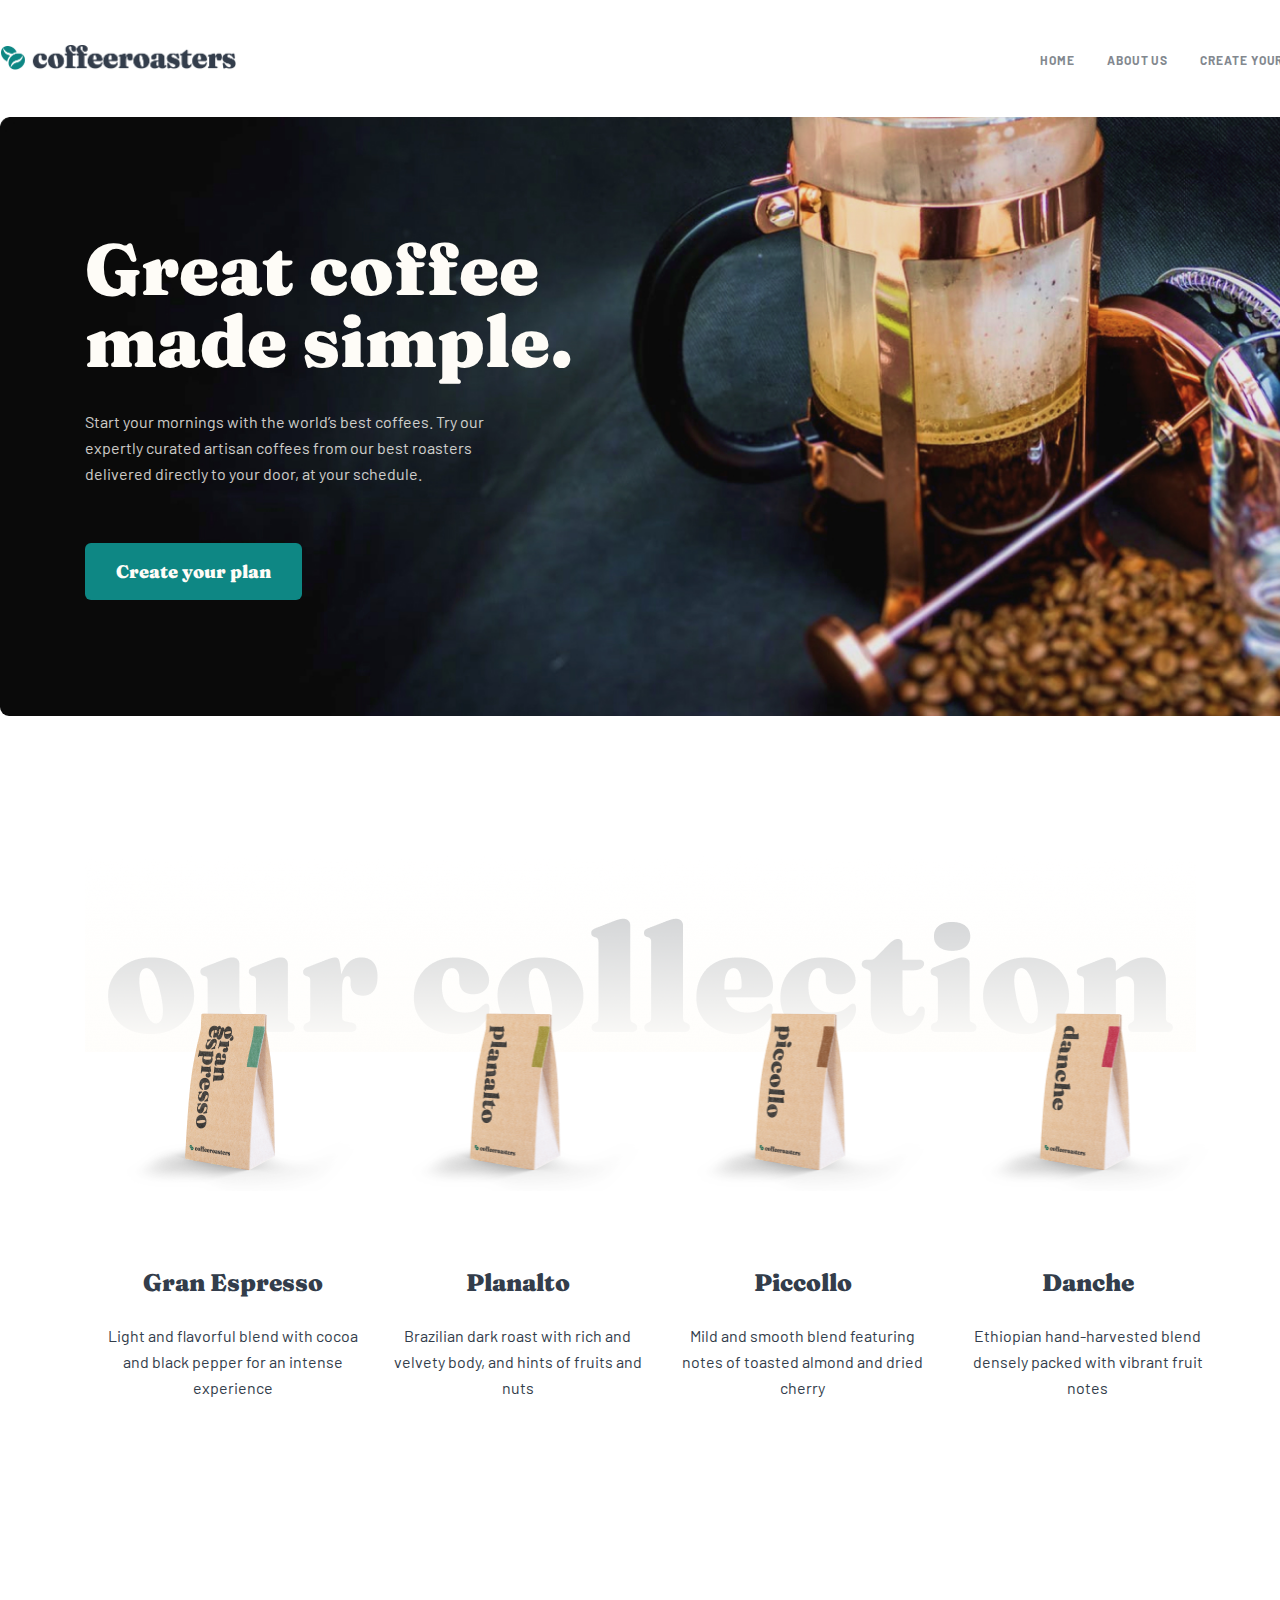
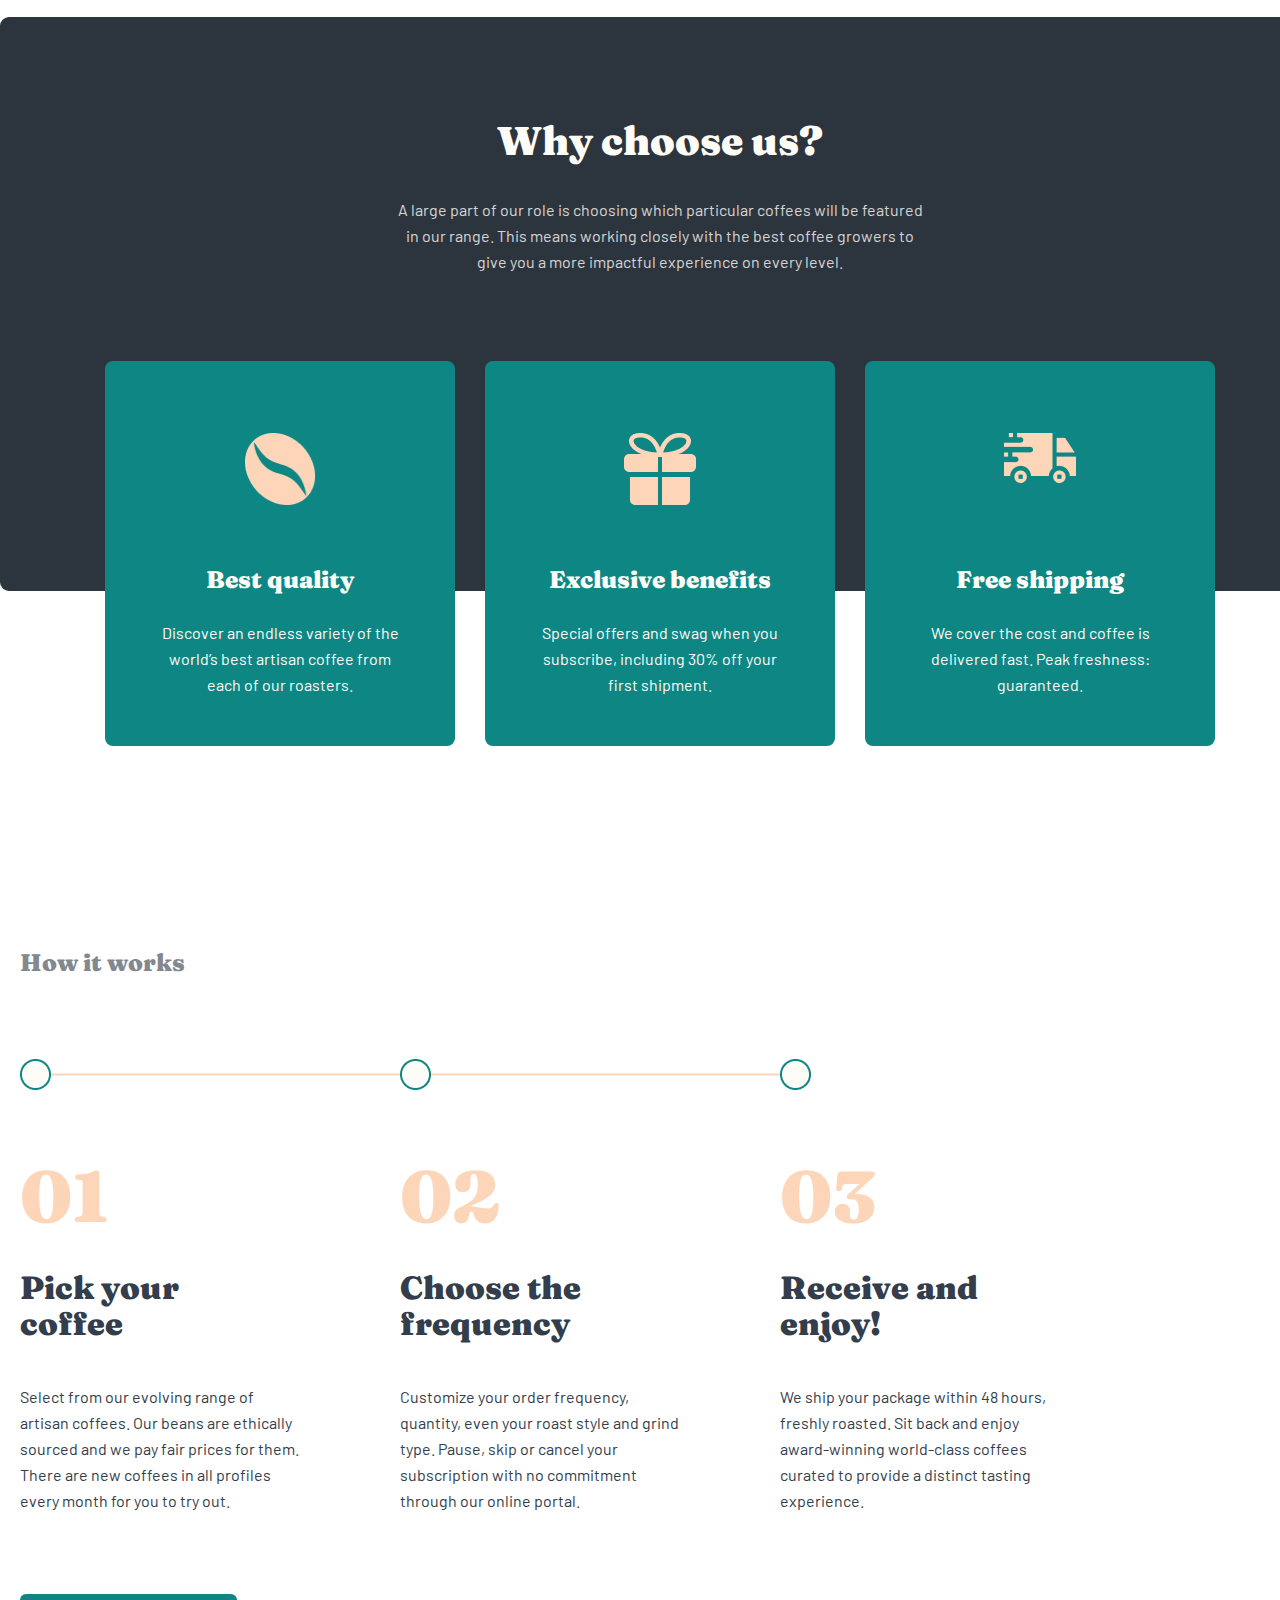
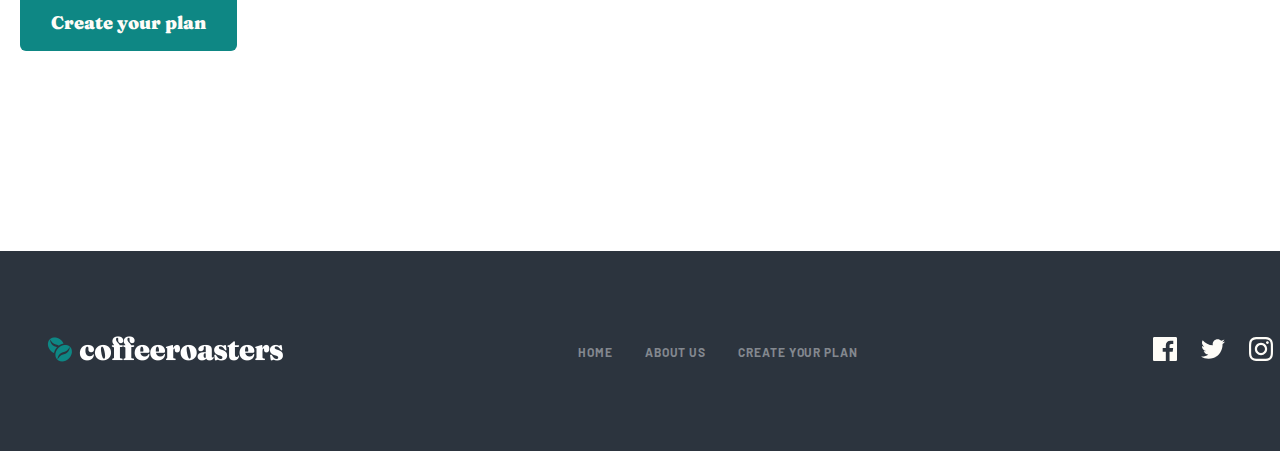
==== index.html @ ae04e14c "Add working and footer section" ====
<!DOCTYPE html>
<html lang="en">
<head>
  <meta charset="UTF-8">
  <meta http-equiv="X-UA-Compatible" content="IE=edge">
  <meta name="viewport" content="width=device-width, initial-scale=1.0">
  <link rel="stylesheet" href="./css/normalize.css">
  <link rel="stylesheet" href="./css/main.css">
  <title>Coffeeroasters</title>
</head>
<body>

  <!-- !  HEADER   -->
  <header class="header">
    <div class="container header-container">

      <a href="#" class="logo-link">
        <img src="./image/foffeeroasters-logo.png" width="236" height="26" alt="coffeeroasters logo image" class="logo-img">
      </a>

      <nav class="site-nav">
        <ul class="site-nav-list">

          <li class="site-nav-item">
            <a class="site-nav-link" href="#">HOME</a>
          </li>

          <li class="site-nav-item">
            <a class="site-nav-link" href="#">ABOUT US</a>
          </li>

          <li class="site-nav-item">
            <a class="site-nav-link" href="#">CREATE YOUR PLAN</a>
          </li>

        </ul>
      </nav>

    </div> 
  </header>


  <!-- !  MAIN   -->
  <main class="main">

    <!-- !  HERO   -->
    <section class="hero">
      <div class="container hero-container">

        <h1 class="hero-heading">Great coffee made simple.</h1>

        <p class="hero-desc">Start your mornings with the world’s best coffees. Try our expertly curated artisan coffees from our best roasters delivered directly to your door, at your schedule.</p>

        <button class="site-btn hero-btn">Create your plan</button>


      </div>
    </section>


    <!-- !  COLLECTION   -->
    <section class="collection">
      <div class="container collection-container">

        <ul class="collection-list">

          <li class="collection-item">

            <img class="collection-img" src="./image/espresso.png" width="255" height="193" alt="espress coffee package">
            <h3 class="collection-heading">Gran Espresso</h3>
            <p class="collection-desc">Light and flavorful blend with cocoa and black pepper for an intense experience</p>

          </li>

          <li class="collection-item">

            <img class="collection-img" src="./image/planalto-coffee.png" width="255" height="193" alt="Planalto coffee package">
            <h3 class="collection-heading">Planalto</h3>
            <p class="collection-desc">Brazilian dark roast with rich and velvety body, and hints of fruits and nuts</p>

          </li>

          <li class="collection-item">

            <img class="collection-img" src="./image/piccollo-coffee.png" width="255" height="193" alt="Piccollo coffee package">
            <h3 class="collection-heading">Piccollo</h3>
            <p class="collection-desc">Mild and smooth blend featuring notes of toasted almond and dried cherry</p>

          </li>

          <li class="collection-item">

            <img class="collection-img" src="./image/danche-cofffee.png" width="255" height="193" alt="Danche coffee package">
            <h3 class="collection-heading">Danche</h3>
            <p class="collection-desc">Ethiopian hand-harvested blend densely packed with vibrant fruit notes</p>

          </li>


        </ul>


      </div>
    </section>

    <!-- !  CHOOSING  -->
    <section class="choosing">
      <div class="container choosing-container">

        <h2 class="choosing-heading">Why choose us?</h2>
        <p class="choosing-desc">A large part of our role is choosing which particular coffees will be featured in our range. This means working closely with the best coffee growers to give you a more impactful experience on every level.</p>

        <ul class="choosing-list">

          <li class="choosing-item">
            <img src="./image/coffee-bean.png" width="72" height="72" alt="coffee bean">
            <h3 class="choosing-item-hesding">Best quality</h3>
            <p class="choosing-item-desc">Discover an endless variety of the world’s best artisan coffee from each of our roasters.</p>
          </li>

          <li class="choosing-item">
            <img src="./image/Combined-Shape.png" width="72" height="72" alt="Exclusive benefits">
            <h3 class="choosing-item-hesding">Exclusive benefits</h3>
            <p class="choosing-item-desc">Special offers and swag when you subscribe, including 30% off your first shipment.</p>
          </li>

          <li class="choosing-item">
            <img class="choosing-item-img" src="./image/free-shipping.png" width="72" height="50" alt="free shipping logo">
            <h3 class="choosing-item-hesding">Free shipping</h3>
            <p class="choosing-item-desc">We cover the cost and coffee is delivered fast. Peak freshness: guaranteed.</p>
          </li>

        
        </ul>

      </div>
    </section>


    <!-- !  WORKING  -->
    <section class="working">
      <div class="container working-container">

        <h2 class="working-heading">How it works</h2>

        <img src="./image/working-img.png" width="791" height="31" alt="decorative painting">

        <ol class="working-list">

          <li class="working-item">

            <strong class="working-item-number">01</strong>
            <h3 class="working-item-heading">Pick your <br> coffee</h3>
            <p class="working-item-desc">Select from our evolving range of artisan coffees. Our beans are ethically sourced and we pay fair prices for them. There are new coffees in all profiles every month for you to try out.</p>
            
          </li>

          <li class="working-item">

            <strong class="working-item-number">02</strong>
            <h3 class="working-item-heading">Choose the frequency</h3>
            <p class="working-item-desc">Customize your order frequency, quantity, even your roast style and grind type. Pause, skip or cancel your subscription with no commitment through our online portal.</p>
            
          </li>

          <li class="working-item">

            <strong class="working-item-number">03</strong>
            <h3 class="working-item-heading">Receive and enjoy!</h3>
            <p class="working-item-desc">We ship your package within 48 hours, freshly roasted. Sit back and enjoy award-winning world-class coffees curated to provide a distinct tasting experience.</p>
            
          </li>

        </ol>

        <button class="site-btn working-btn">Create your plan</button>


      </div>
    </section>



  </main>


  <!-- !  FOOTER   -->
  <footer class="footer">
    <div class="container footer-container">

      <a class="footer-logo-link" href="#">
        <img src="./image/coffeeroasters-logo2.png" width="236" height="26" alt="coffeeroasters logo">
      </a>
      
      <nav class="footer-nav">
        <ul class="footer-nav-list">

          <li class="footer-nav-item">
            <a class="footer-nav-link" href="#">HOME</a>
          </li>

          <li class="footer-nav-item">
            <a class="footer-nav-link" href="#">ABOUT US</a>
          </li>

          <li class="footer-nav-item">
            <a class="footer-nav-link" href="#">CREATE YOUR PLAN</a>
          </li>

        </ul>
      </nav>

      <div class="footer-likns">
        
        <a class="footer-link" href="#">
          <img src="./image/facebook-logo.svg" width="24" height="24" alt="facebook logo">
        </a>

        <a href="#">
          <img src="./image/twet.svg" width="24" height="20" alt="twitter logo">
        </a>

        <a href="#">
          <img src="./image/insta.svg" width="24" height="24" alt="instagram logo">
        </a>
      </div>
      

    </div>
  </footer>


</body>
</html>
---- css/main.css ----
@font-face {
  font-family: 'Barlow';
  src: url('../font/Barlow-SemiBold.woff2') format('woff2'),
      url('../font/Barlow-SemiBold.woff') format('woff'),
      url('../font/Barlow-SemiBold.ttf') format('truetype');
  font-weight: 600;
  font-style: normal;
  font-display: swap;
}

@font-face {
  font-family: 'Barlow';
  src: url('../font/Barlow-Bold.woff2') format('woff2'),
      url('../font/Barlow-Bold.woff') format('woff'),
      url('../font/Barlow-Bold.ttf') format('truetype');
  font-weight: bold;
  font-style: normal;
  font-display: swap;
}

@font-face {
  font-family: 'Barlow';
  src: url('../font/Barlow-Regular.woff2') format('woff2'),
      url('../font/Barlow-Regular.woff') format('woff'),
      url('../font/Barlow-Regular.ttf') format('truetype');
  font-weight: normal;
  font-style: normal;
  font-display: swap;
}

@font-face {
  font-family: 'Fraunces';
  src: url('../font/Fraunces-Black.woff2') format('woff2'),
      url('../font/Fraunces-Black.woff') format('woff'),
      url('../font/Fraunces-Black.ttf') format('truetype');
  font-weight: 900;
  font-style: normal;
  font-display: swap;
}


*,
*::after,
*::before {
  box-sizing: border-box;
}

body{
  margin: 0;
  padding: 0;
  font-family: Barlow, sans-serif;
}

img {
  display: inline-block;
}

.container {
  width: 1320px;
  margin: 0 auto;
  padding: 0 20px;
}

.visually-hidden {
  position: absolute;
  width: 1px;
  height: 1px;
  margin: -1px;
  padding: 0;
  overflow: hidden;
  border: 0;
  clip: rect(0 0 0 0);
}

.site-btn {
  margin: 0;
  padding: 0;
  padding: 16px 31px;
  font-family: 'Fraunces';
  font-weight: 900;
  font-size: 18px;
  line-height: 25px;
  text-align: center;
  color: #FEFCF7;
  border: none;
  background: #0E8784;
  border-radius: 6px;
}

.site-btn:active {
  background: #66D2CF;
}


/* ! HEADER  */
.header-container {
  display: flex;
  justify-content: space-between;
  align-items: center;
  padding: 44px 0;
}

/* !NAV  */
.site-nav-list {
  display: flex;
  list-style: none;
  margin: 0;
  padding: 0;
}

.site-nav-item + .site-nav-item {
  margin-left: 32px;
}

.site-nav-link {
  text-decoration: none;
  font-weight: 700;
  font-size: 12px;
  line-height: 15px;
  letter-spacing: 0.923077px;
  color: #83888F;
}

.site-nav-link:active {
  color: #333D4B;
}

/* !  MAIN   */
/* !  HERO   */
.hero {
  padding-bottom: 70px;
}

.hero-container {
  background-image: url(../image/hero-background.jpg);
  background-repeat: no-repeat;
  background-size: cover;
  padding: 116px 85px;
  border-radius: 9px;
}

.hero-heading {
  margin: 0;
  padding: 0;
  width: 493px;
  margin-bottom: 32px;
  font-family: 'Fraunces';
  font-style: normal;
  font-weight: 900;
  font-size: 72px;
  line-height: 72px;
  color: #FEFCF7;
}

.hero-desc {
  margin: 0;
  padding: 0;
  margin-bottom: 56px;
  width: 445px;
  font-weight: 400;
  font-size: 16px;
  line-height: 26px;
  color: #FEFCF7;
  mix-blend-mode: normal;
  opacity: 0.8;
}

/* !  COLLECTION   */
.collection {
  padding-top: 70px;
  padding-bottom: 100px;
}
.collection-container {
  width: 1111px;
  padding-top: 126px;
  background-image: url(../image/collection-back.png);
  background-repeat: no-repeat;
  background-size: contain;
  background-position: center top;
}

.collection-list {
  list-style: none;
  display: flex;
  justify-content: center;
}

.collection-item {
  width: 255px;
}

.collection-item + .collection-item {
  margin-left: 30px;
}

.collection-img {
  margin-bottom: 72px;
}

.collection-heading {
  margin: 0;
  padding: 0;
  margin-bottom: 24px;
  font-family: 'Fraunces';
  font-weight: 900;
  font-size: 24px;
  line-height: 32px;
  text-align: center;
  color: #333D4B;
}

.collection-desc {
  margin: 0;
  padding: 0;
  font-family: 'Barlow';
  font-weight: 400;
  font-size: 16px;
  line-height: 26px;
  text-align: center;
  color: #333D4B;
  
}

/* !  CHOOSING   */
.choosing {
  padding-top: 100px;
  padding-bottom: 256px;
}

.choosing-container {
  position: relative;
  padding-top: 100px;
  padding-bottom: 230px;
  background-color: #2C343E;
  border-radius: 9px;
}

.choosing-heading {
  margin: 0;
  padding: 0;
  margin-bottom: 32px;
  font-family: 'Fraunces';
  font-weight: 900;
  font-size: 40px;
  line-height: 48px;
  text-align: center;
  color: #FEFCF7;
}

.choosing-desc {
  margin: 0 auto;
  padding: 0;
  margin-bottom: 86px;
  width: 540px;
  font-family: 'Barlow';
  font-weight: 400;
  font-size: 16px;
  line-height: 26px;
  text-align: center;
  color: #FEFCF7;
  mix-blend-mode: normal;
  opacity: 0.8;
}

.choosing-list {
  display: flex;
  justify-content: center;
  margin: 0;
  padding: 0;
  position: absolute;
  left: 105px;
  list-style: none;
}

.choosing-item {
  padding: 48px;
  padding-top: 72px;
  width: 350px;
  background-color: #0E8784;
  border-radius: 8px;
  text-align: center;

}

.choosing-item + .choosing-item {
  margin-left: 30px;
}

.choosing-item-img {
  margin-bottom: 22px;
}

.choosing-item-hesding {
  margin: 0;
  padding: 0;
  margin-top: 56px;
  margin-bottom: 24px;
  font-family: 'Fraunces';
  font-weight: 900;
  font-size: 24px;
  line-height: 32px;
  text-align: center;
  color: #FEFCF7;
}

.choosing-item-desc{
  margin: 0;
  padding: 0;
  font-weight: 400;
  font-size: 16px;
  line-height: 26px;
  text-align: center;
  color: #FEFCF7;
}

/* !  WORKING  */
.working {
  padding-top: 100px;
  padding-bottom: 100px;
}

.working-heading {
  margin: 0;
  padding: 0;
  margin-bottom: 80px;
  font-family: 'Fraunces';
  font-weight: 900;
  font-size: 24px;
  line-height: 32px;
  color: #83888F;
}

.working-list {
  display: flex;
  margin: 0;
  padding: 0;
  margin-top: 67px;
  margin-bottom: 64px;
  list-style: none;
  
}

.working-item {
  width: 285px;
}

.working-item + .working-item {
  margin-left: 95px;
}

.working-item-number {
  display: inline-block;
  margin: 0;
  padding: 0;
  margin-bottom: 38px;
  font-family: 'Fraunces';
  font-weight: 900;
  font-size: 72px;
  line-height: 72px;
  color: #FDD6BA;
}

.working-item-heading {
  margin: 0;
  padding: 0;
  margin-bottom: 42px;
  font-family: 'Fraunces';
  font-weight: 900;
  font-size: 32px;
  line-height: 36px;
  color: #333D4B;
}

.working-item-desc {
  font-weight: 400;
  font-size: 16px;
  line-height: 26px;
  color: #333D4B;
}


/* !  FOOTER   */
.footer {
  margin-top: 100px;
}

.footer-container {
  display: flex;
  justify-content: space-between;
  align-items: center;
  padding: 85px 47px;
  background-color: #2C343E;
}

.footer-nav-list {
  display: flex;
  list-style: none;
  margin: 0;
  padding: 0;
}

.footer-nav-item + .footer-nav-item {
  margin-left: 32px;
}

.footer-nav-link {
  text-decoration: none;
  font-weight: 700;
  font-size: 12px;
  line-height: 15px;
  letter-spacing: 0.923077px;
  color: #83888F;
}

.footer-nav-link:active {
  color: #FEFCF7;
}

.footer-likns {
  display: flex;
  justify-content: space-between;
  align-items: center;
  width: 120px;
}

.footer-link:active {
  opacity: 0.6;
}
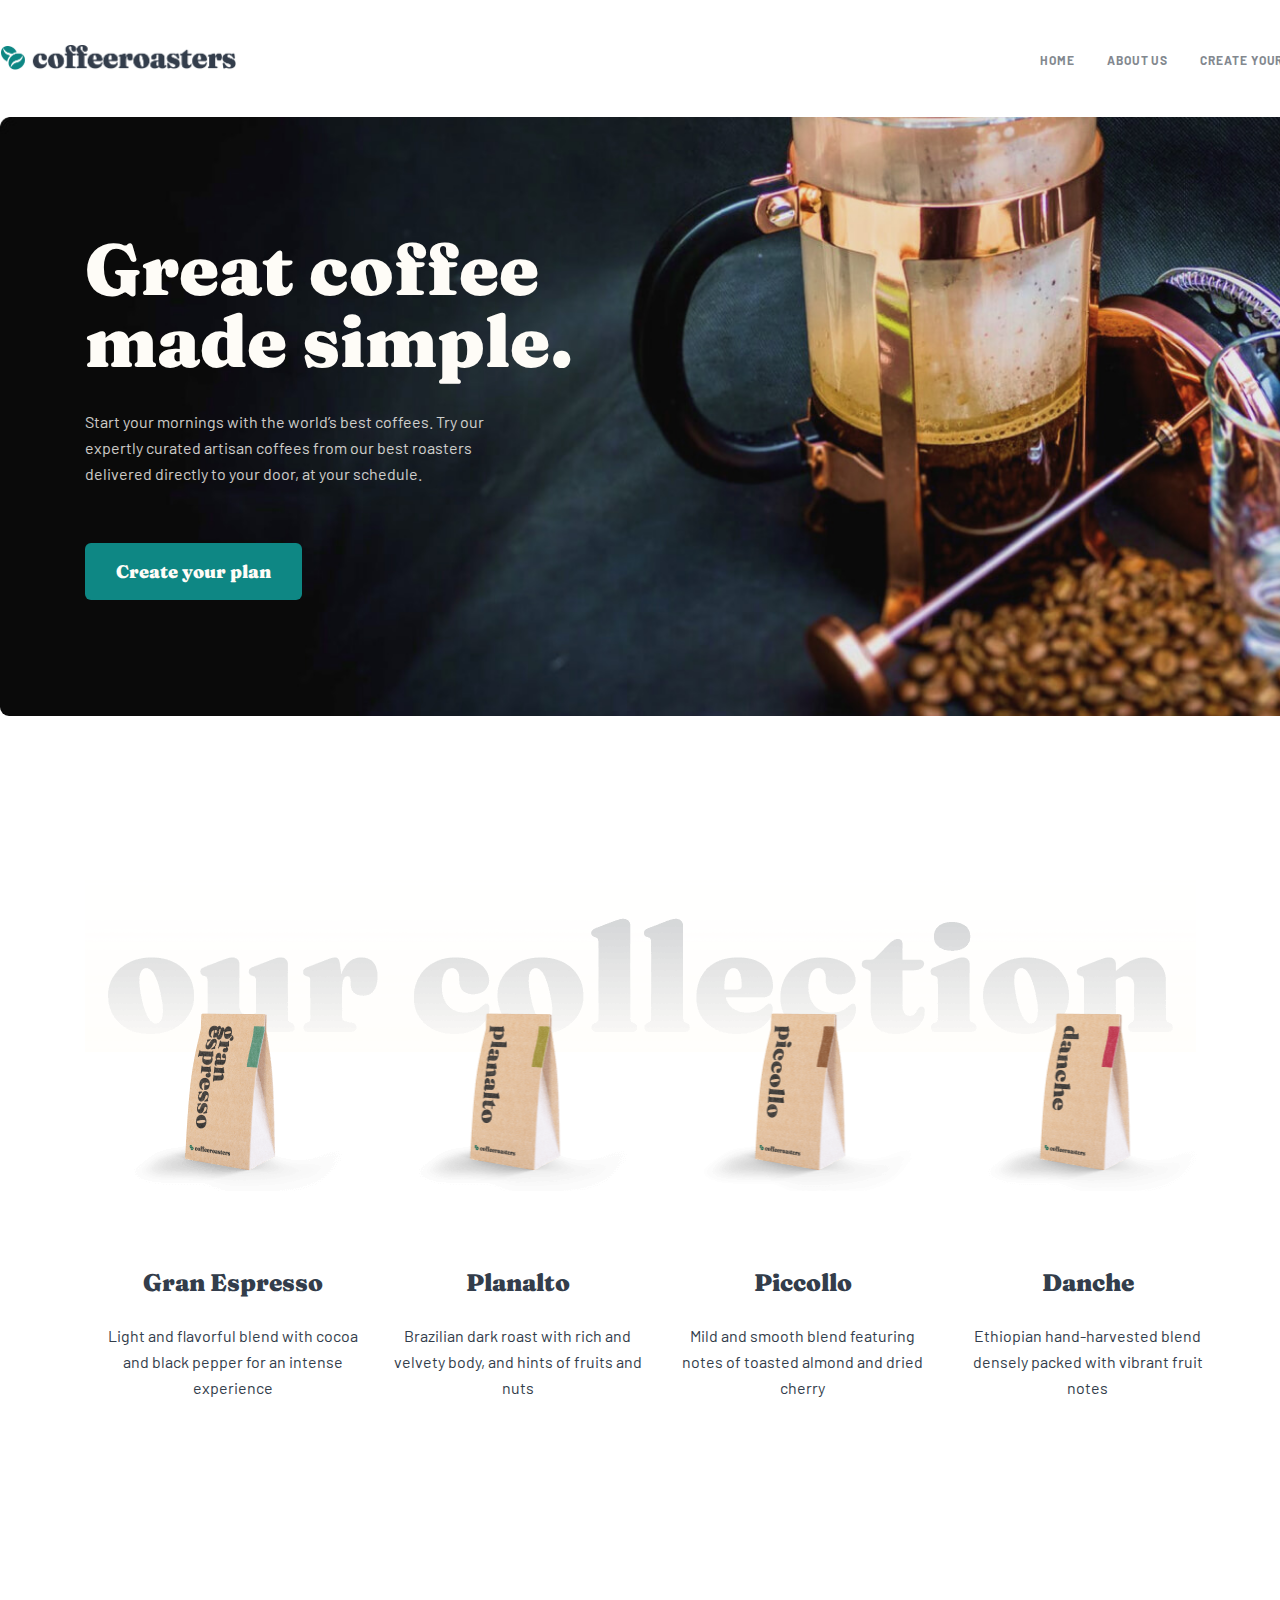
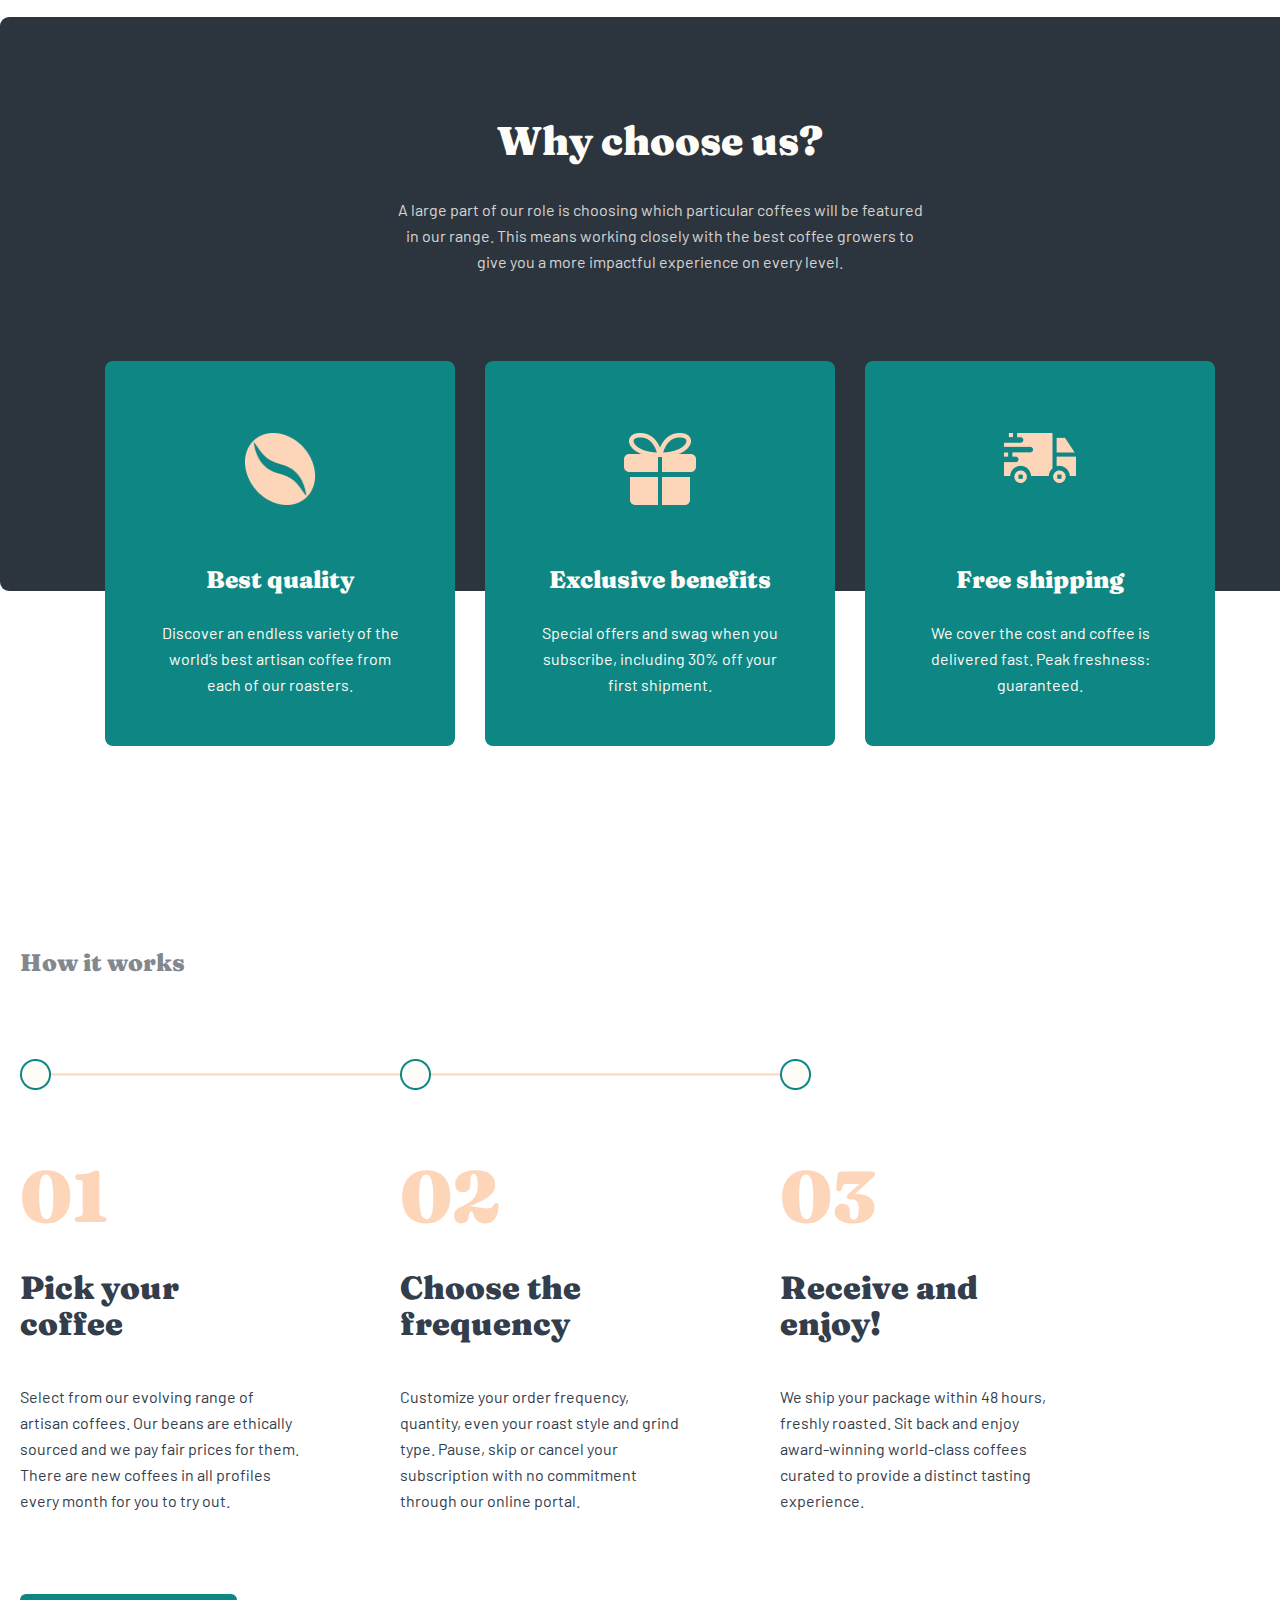
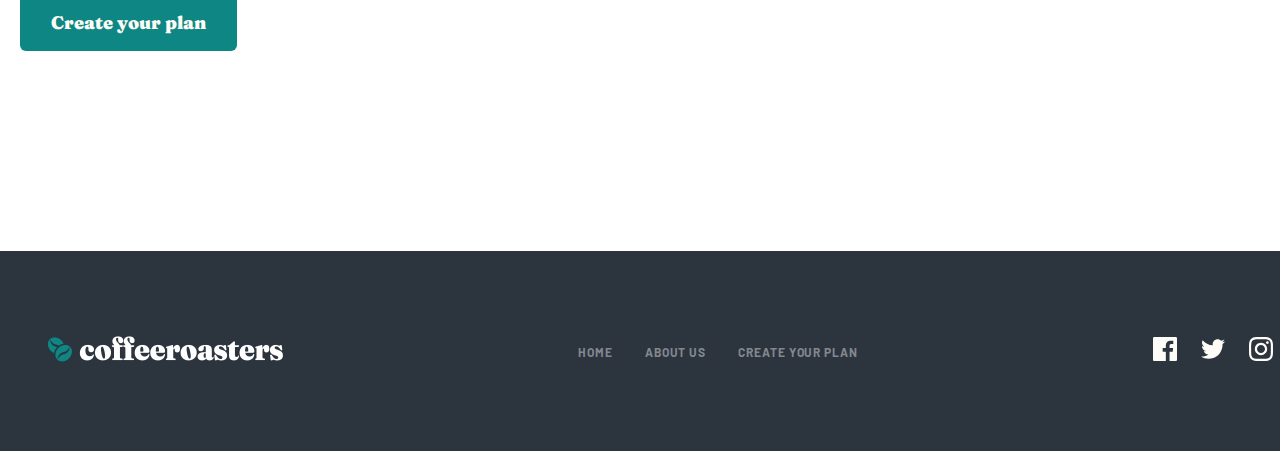
==== commit cc3f1cca: "To do final work" ====
--- a/index.html
+++ b/index.html
@@ -5,7 +5,8 @@
   <meta http-equiv="X-UA-Compatible" content="IE=edge">
   <meta name="viewport" content="width=device-width, initial-scale=1.0">
   <link rel="stylesheet" href="./css/normalize.css">
-  <link rel="stylesheet" href="./css/main.css">
+  <!-- <link rel="stylesheet" href="./css/main.css"> -->
+  <link rel="stylesheet" href="./css/main.mini.css">
   <title>Coffeeroasters</title>
 </head>
 <body>
--- a/css/main.mini.css
+++ b/css/main.mini.css
@@ -0,0 +1 @@
+.example{display:grid;transition:all .5s;user-select:none;background:linear-gradient(to bottom,#fff,#000)}@font-face{font-family:Barlow;src:url('../font/Barlow-SemiBold.woff2') format('woff2'),url('../font/Barlow-SemiBold.woff') format('woff'),url('../font/Barlow-SemiBold.ttf') format('truetype');font-weight:600;font-style:normal;font-display:swap}@font-face{font-family:Barlow;src:url('../font/Barlow-Bold.woff2') format('woff2'),url('../font/Barlow-Bold.woff') format('woff'),url('../font/Barlow-Bold.ttf') format('truetype');font-weight:700;font-style:normal;font-display:swap}@font-face{font-family:Barlow;src:url('../font/Barlow-Regular.woff2') format('woff2'),url('../font/Barlow-Regular.woff') format('woff'),url('../font/Barlow-Regular.ttf') format('truetype');font-weight:400;font-style:normal;font-display:swap}@font-face{font-family:Fraunces;src:url('../font/Fraunces-Black.woff2') format('woff2'),url('../font/Fraunces-Black.woff') format('woff'),url('../font/Fraunces-Black.ttf') format('truetype');font-weight:900;font-style:normal;font-display:swap}*,::after,::before{box-sizing:border-box}body{margin:0;padding:0;font-family:Barlow,sans-serif}img{display:inline-block}.container{width:1320px;margin:0 auto;padding:0 20px}.visually-hidden{position:absolute;width:1px;height:1px;margin:-1px;padding:0;overflow:hidden;border:0;clip:rect(0 0 0 0)}.site-btn{margin:0;padding:0;padding:16px 31px;font-family:Fraunces;font-weight:900;font-size:18px;line-height:25px;text-align:center;color:#fefcf7;border:none;background:#0e8784;border-radius:6px}.site-btn:active{background:#66d2cf}.header-container{display:flex;justify-content:space-between;align-items:center;padding:44px 0}.site-nav-list{display:flex;list-style:none;margin:0;padding:0}.site-nav-item+.site-nav-item{margin-left:32px}.site-nav-link{text-decoration:none;font-weight:700;font-size:12px;line-height:15px;letter-spacing:.923077px;color:#83888f}.site-nav-link:active{color:#333d4b}.hero{padding-bottom:70px}.hero-container{background-image:url(../image/hero-background.jpg);background-repeat:no-repeat;background-size:cover;padding:116px 85px;border-radius:9px}.hero-heading{margin:0;padding:0;width:493px;margin-bottom:32px;font-family:Fraunces;font-style:normal;font-weight:900;font-size:72px;line-height:72px;color:#fefcf7}.hero-desc{margin:0;padding:0;margin-bottom:56px;width:445px;font-weight:400;font-size:16px;line-height:26px;color:#fefcf7;mix-blend-mode:normal;opacity:.8}.collection{padding-top:70px;padding-bottom:100px}.collection-container{width:1111px;padding-top:126px;background-image:url(../image/collection-back.png);background-repeat:no-repeat;background-size:contain;background-position:center top}.collection-list{list-style:none;display:flex;justify-content:center}.collection-item{width:255px}.collection-item+.collection-item{margin-left:30px}.collection-img{margin-bottom:72px}.collection-heading{margin:0;padding:0;margin-bottom:24px;font-family:Fraunces;font-weight:900;font-size:24px;line-height:32px;text-align:center;color:#333d4b}.collection-desc{margin:0;padding:0;font-family:Barlow;font-weight:400;font-size:16px;line-height:26px;text-align:center;color:#333d4b}.choosing{padding-top:100px;padding-bottom:256px}.choosing-container{position:relative;padding-top:100px;padding-bottom:230px;background-color:#2c343e;border-radius:9px}.choosing-heading{margin:0;padding:0;margin-bottom:32px;font-family:Fraunces;font-weight:900;font-size:40px;line-height:48px;text-align:center;color:#fefcf7}.choosing-desc{margin:0 auto;padding:0;margin-bottom:86px;width:540px;font-family:Barlow;font-weight:400;font-size:16px;line-height:26px;text-align:center;color:#fefcf7;mix-blend-mode:normal;opacity:.8}.choosing-list{display:flex;justify-content:center;margin:0;padding:0;position:absolute;left:105px;list-style:none}.choosing-item{padding:48px;padding-top:72px;width:350px;background-color:#0e8784;border-radius:8px;text-align:center}.choosing-item+.choosing-item{margin-left:30px}.choosing-item-img{margin-bottom:22px}.choosing-item-hesding{margin:0;padding:0;margin-top:56px;margin-bottom:24px;font-family:Fraunces;font-weight:900;font-size:24px;line-height:32px;text-align:center;color:#fefcf7}.choosing-item-desc{margin:0;padding:0;font-weight:400;font-size:16px;line-height:26px;text-align:center;color:#fefcf7}.working{padding-top:100px;padding-bottom:100px}.working-heading{margin:0;padding:0;margin-bottom:80px;font-family:Fraunces;font-weight:900;font-size:24px;line-height:32px;color:#83888f}.working-list{display:flex;margin:0;padding:0;margin-top:67px;margin-bottom:64px;list-style:none}.working-item{width:285px}.working-item+.working-item{margin-left:95px}.working-item-number{display:inline-block;margin:0;padding:0;margin-bottom:38px;font-family:Fraunces;font-weight:900;font-size:72px;line-height:72px;color:#fdd6ba}.working-item-heading{margin:0;padding:0;margin-bottom:42px;font-family:Fraunces;font-weight:900;font-size:32px;line-height:36px;color:#333d4b}.working-item-desc{font-weight:400;font-size:16px;line-height:26px;color:#333d4b}.footer{margin-top:100px}.footer-container{display:flex;justify-content:space-between;align-items:center;padding:85px 47px;background-color:#2c343e}.footer-nav-list{display:flex;list-style:none;margin:0;padding:0}.footer-nav-item+.footer-nav-item{margin-left:32px}.footer-nav-link{text-decoration:none;font-weight:700;font-size:12px;line-height:15px;letter-spacing:.923077px;color:#83888f}.footer-nav-link:active{color:#fefcf7}.footer-likns{display:flex;justify-content:space-between;align-items:center;width:120px}.footer-link:active{opacity:.6}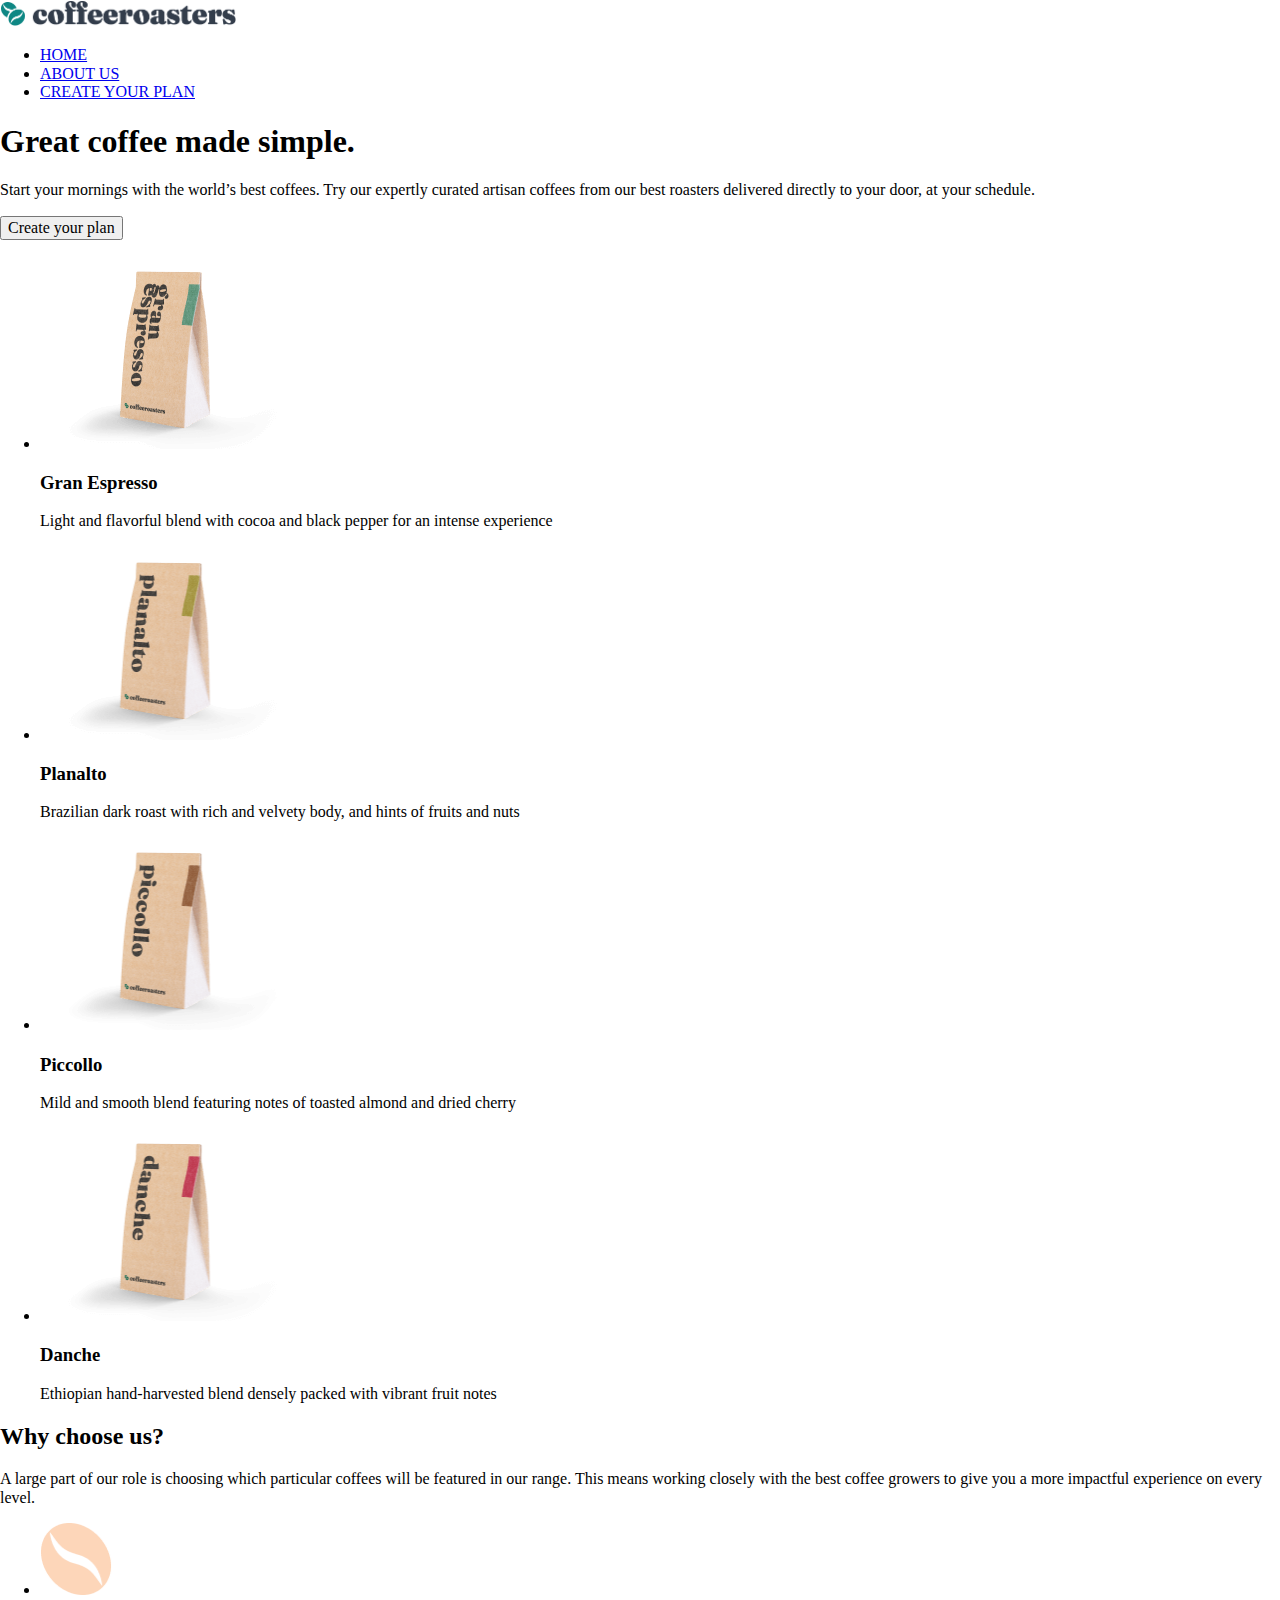
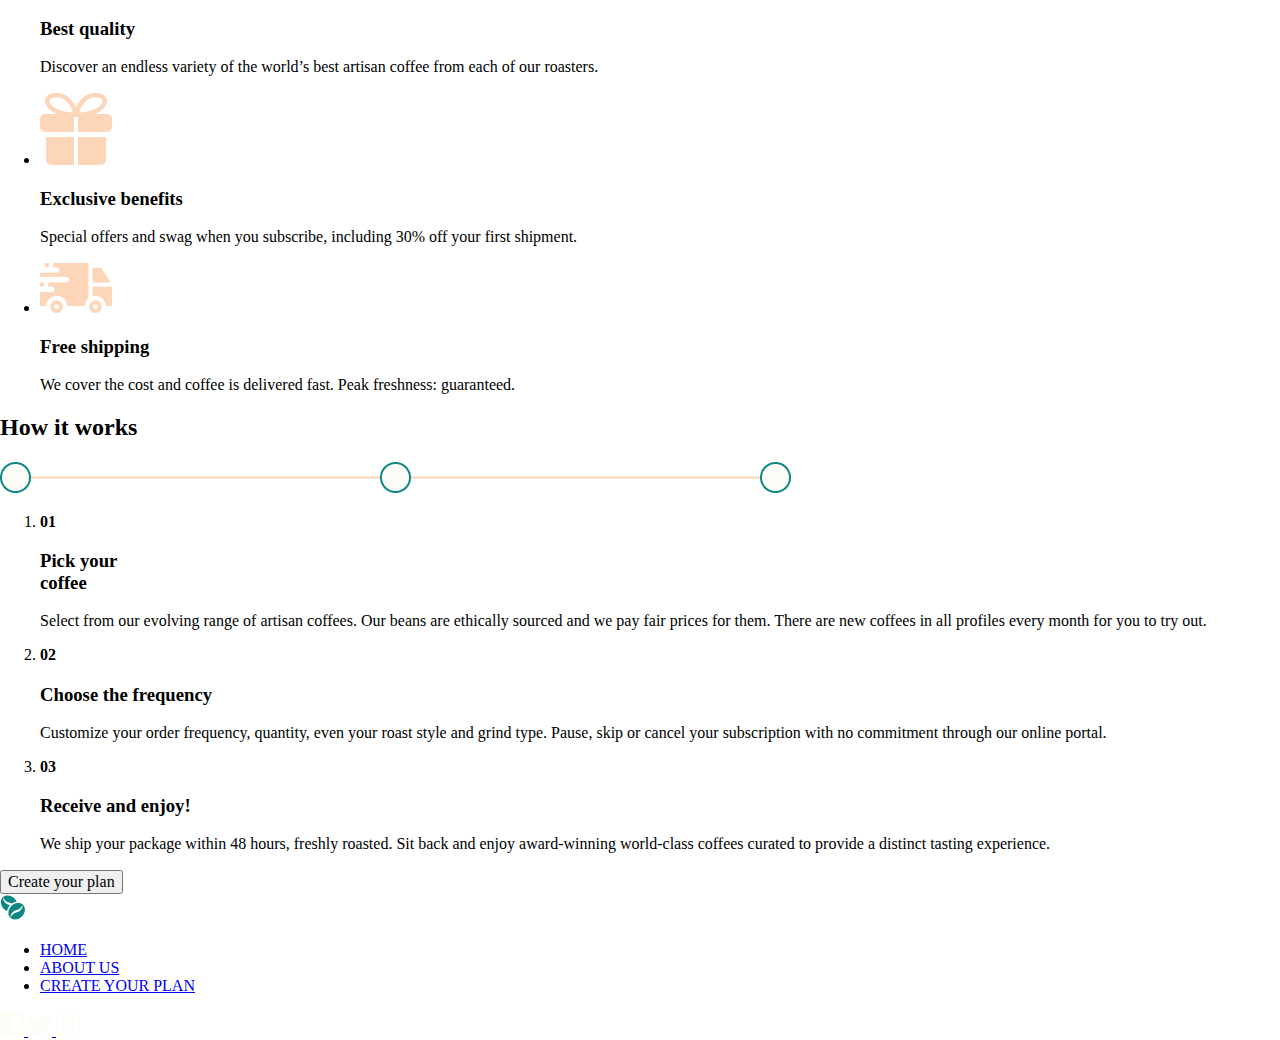
==== commit ead89e16: "convert css to scss" ====
--- a/index.html
+++ b/index.html
@@ -6,7 +6,6 @@
   <meta name="viewport" content="width=device-width, initial-scale=1.0">
   <link rel="stylesheet" href="./css/normalize.css">
   <!-- <link rel="stylesheet" href="./css/main.css"> -->
-  <link rel="stylesheet" href="./css/main.mini.css">
   <title>Coffeeroasters</title>
 </head>
 <body>
@@ -27,11 +26,11 @@
           </li>
 
           <li class="site-nav-item">
-            <a class="site-nav-link" href="#">ABOUT US</a>
+            <a class="site-nav-link" href="./about-us.html">ABOUT US</a>
           </li>
 
           <li class="site-nav-item">
-            <a class="site-nav-link" href="#">CREATE YOUR PLAN</a>
+            <a class="site-nav-link" href="./subscribe.html">CREATE YOUR PLAN</a>
           </li>
 
         </ul>
@@ -201,11 +200,11 @@
           </li>
 
           <li class="footer-nav-item">
-            <a class="footer-nav-link" href="#">ABOUT US</a>
+            <a class="footer-nav-link" href="./about-us.html">ABOUT US</a>
           </li>
 
           <li class="footer-nav-item">
-            <a class="footer-nav-link" href="#">CREATE YOUR PLAN</a>
+            <a class="footer-nav-link" href="./subscribe.html">CREATE YOUR PLAN</a>
           </li>
 
         </ul>
--- a/css/main.css
+++ b/css/main.css
@@ -1,129 +1,11 @@
-@font-face {
-  font-family: 'Barlow';
-  src: url('../font/Barlow-SemiBold.woff2') format('woff2'),
-      url('../font/Barlow-SemiBold.woff') format('woff'),
-      url('../font/Barlow-SemiBold.ttf') format('truetype');
-  font-weight: 600;
-  font-style: normal;
-  font-display: swap;
-}
-
-@font-face {
-  font-family: 'Barlow';
-  src: url('../font/Barlow-Bold.woff2') format('woff2'),
-      url('../font/Barlow-Bold.woff') format('woff'),
-      url('../font/Barlow-Bold.ttf') format('truetype');
-  font-weight: bold;
-  font-style: normal;
-  font-display: swap;
-}
-
-@font-face {
-  font-family: 'Barlow';
-  src: url('../font/Barlow-Regular.woff2') format('woff2'),
-      url('../font/Barlow-Regular.woff') format('woff'),
-      url('../font/Barlow-Regular.ttf') format('truetype');
-  font-weight: normal;
-  font-style: normal;
-  font-display: swap;
-}
-
-@font-face {
-  font-family: 'Fraunces';
-  src: url('../font/Fraunces-Black.woff2') format('woff2'),
-      url('../font/Fraunces-Black.woff') format('woff'),
-      url('../font/Fraunces-Black.ttf') format('truetype');
-  font-weight: 900;
-  font-style: normal;
-  font-display: swap;
-}
-
-
-*,
-*::after,
-*::before {
-  box-sizing: border-box;
-}
-
-body{
-  margin: 0;
-  padding: 0;
-  font-family: Barlow, sans-serif;
-}
-
-img {
-  display: inline-block;
-}
-
-.container {
-  width: 1320px;
-  margin: 0 auto;
-  padding: 0 20px;
-}
-
-.visually-hidden {
-  position: absolute;
-  width: 1px;
-  height: 1px;
-  margin: -1px;
-  padding: 0;
-  overflow: hidden;
-  border: 0;
-  clip: rect(0 0 0 0);
-}
-
-.site-btn {
-  margin: 0;
-  padding: 0;
-  padding: 16px 31px;
-  font-family: 'Fraunces';
-  font-weight: 900;
-  font-size: 18px;
-  line-height: 25px;
-  text-align: center;
-  color: #FEFCF7;
-  border: none;
-  background: #0E8784;
-  border-radius: 6px;
-}
-
-.site-btn:active {
-  background: #66D2CF;
-}
+
+
+
+
+
 
 
 /* ! HEADER  */
-.header-container {
-  display: flex;
-  justify-content: space-between;
-  align-items: center;
-  padding: 44px 0;
-}
-
-/* !NAV  */
-.site-nav-list {
-  display: flex;
-  list-style: none;
-  margin: 0;
-  padding: 0;
-}
-
-.site-nav-item + .site-nav-item {
-  margin-left: 32px;
-}
-
-.site-nav-link {
-  text-decoration: none;
-  font-weight: 700;
-  font-size: 12px;
-  line-height: 15px;
-  letter-spacing: 0.923077px;
-  color: #83888F;
-}
-
-.site-nav-link:active {
-  color: #333D4B;
-}
 
 /* !  MAIN   */
 /* !  HERO   */
@@ -425,4 +307,382 @@
 
 .footer-link:active {
   opacity: 0.6;
-}+}
+
+/* !--- ABOUT  PAGE --- */
+
+/* !  MAIN */
+/* !  ABOUT */
+.about {
+  padding-bottom: 84px;
+}
+
+.about-container {
+  padding: 134px 85px;
+  border-radius: 10px;
+  background-image: url(../image/about-back.png);
+  background-repeat: no-repeat;
+  background-size: cover;
+}
+
+.about-heading {
+  margin: 0;
+  padding: 0;
+  margin-bottom: 24px;
+  font-family: 'Fraunces';
+  font-weight: 900;
+  font-size: 40px;
+  line-height: 48px;
+  color: #FEFCF7;
+}
+
+.about-desc {
+  margin: 0;
+  padding: 0;
+  width: 445px;
+  font-weight: 400;
+  font-size: 16px;
+  line-height: 26px;
+  color: #FEFCF7;
+}
+
+/* !  COMMITMENT   */
+.commitment {
+  padding: 84px 0;
+}
+
+.commitment-container {
+  display: flex;
+  justify-content: center;
+  align-items: center;
+}
+
+.commitment-right {
+  width: 540px;
+  margin-left: 125px;
+}
+
+.commitment-heading {
+  margin: 0;
+  padding: 0;
+  margin-bottom: 32px;
+  font-family: 'Fraunces';
+  font-weight: 900;
+  font-size: 40px;
+  line-height: 48px;
+  color: #333D4B;
+}
+
+.commitment-desc {
+  font-weight: 400;
+  font-size: 16px;
+  line-height: 26px;
+  color: #333D4B;
+  mix-blend-mode: normal;
+  opacity: 0.8;
+}
+
+/* !  QUALITY */
+.quality {
+  padding: 84px 0;
+}
+
+.quality-container {
+  position: relative;
+  background-color: #2C343E;
+  padding-top: 88px;
+  padding-left: 85px;
+  padding-bottom: 176px;
+  border-radius: 10px;
+}
+
+.quality-left {
+  width: 540px;
+}
+
+.quality-heading {
+  margin: 0;
+  padding: 0;
+  margin-bottom: 32px;
+  font-family: 'Fraunces';
+  font-weight: 900;
+  font-size: 40px;
+  line-height: 48px;
+  color: #FEFCF7;
+}
+
+.quality-desc {
+  font-weight: 400;
+  font-size: 16px;
+  line-height: 26px;
+  color: #FEFCF7;
+  mix-blend-mode: normal;
+  opacity: 0.8;
+}
+
+.quality-img {
+  position: absolute;
+  border-radius: 10px;
+  left: 750px;
+  top: -88px;
+}
+
+/* !  LOCATION   */
+
+.location {
+  padding: 84px 0px;
+}
+
+.location-container {
+  padding: 0 100px;
+}
+
+.location-heading {
+  margin: 0;
+  padding: 0;
+  margin-bottom: 72px;
+  font-family: 'Fraunces';
+  font-weight: 900;
+  font-size: 24px;
+  line-height: 32px;
+  color: #83888F;
+  
+}
+
+.location-list {
+  margin: 0;
+  padding: 0;
+  display: flex;
+  list-style: none;
+}
+
+.location-item + .location-item {
+ margin-left: 95px;
+}
+
+.location-item-heading {
+  margin: 0;
+  padding: 0;
+  margin-top: 46px;
+  margin-bottom: 24px;
+  font-family: 'Fraunces';
+  font-weight: 900;
+  font-size: 32px;
+  line-height: 36px;
+  color: #333D4B;
+}
+
+.location-info-list {
+  list-style: none;
+  margin: 0;
+  padding: 0;
+}
+
+.location-info-item {
+  width: 285px;
+  font-weight: 400;
+  font-size: 16px;
+  line-height: 26px;
+  color: #333D4B;
+}
+
+/* !  ---   SUBSCRIBE PAGE  ---  */
+/* !  CREATE */
+.create {
+  padding-bottom: 88px;
+}
+
+.create__container {
+  padding: 134px 84px;
+  background-image: url(../image/subscribe-hero.png);
+  background-size:  cover;
+  border-radius: 11px;
+
+}
+
+/* !  WORKS    */
+.works {
+  padding-top: 88px;
+  padding-bottom: 80px;
+}
+
+.works__container {
+  padding: 91px 150px 107px 85px;
+  background-color: #2C343E;
+  border-radius: 11px;
+
+}
+
+.works__heading--color {
+  color: #FEFCF7;
+}
+
+.works__desc--color {
+  color: #FEFCF7;
+}
+
+/* !  ORDERING */
+.ordering__container {
+  display: flex;
+  justify-content: space-between;
+}
+
+.ordering__list {
+  list-style: none;
+  margin: 0;
+  padding: 0;
+}
+
+.ordering__item {
+  width: 255px;
+  display: flex;
+  align-items: center;
+  padding-bottom: 24px;
+  border-bottom: 1px solid #dfdfdd;
+
+}
+
+.ordering__item + .ordering__item {
+  padding-top: 24px;
+}
+
+.ordering__item-number {
+  margin: 0;
+  padding: 0;
+  padding-right: 28px;
+  font-family: 'Fraunces';
+  font-weight: 900;
+  font-size: 24px;
+  line-height: 32px;
+  color: #cdcecd;
+}
+
+.ordering__item-link {
+  text-decoration: none;
+  font-family: 'Fraunces';
+  font-weight: 900;
+  font-size: 24px;
+  line-height: 32px;
+  color: #adb0b2;
+}
+
+.ordering__item-number--color {
+  color: #9ecdc9;
+}
+
+.ordering__item-number--color-twe {
+  color: #83888f;
+}
+
+.ordering__item-link--color {
+  color: #333d4b;
+}
+
+.ordering__form {
+  display: flex;
+  flex-direction: column;
+}
+
+.ordring__form-heading {
+  margin: 0;
+  padding: 0;
+  margin-bottom: 56px;
+  font-family: 'Fraunces';
+  font-weight: 900;
+  font-size: 40px;
+  line-height: 48px;
+  color: #83888F;
+}
+
+.ordering__form-value {
+  display: flex;
+  align-items: center;
+  margin-top: 56px;
+  margin-bottom: 88px;
+}
+
+label + label {
+  padding-left: 23px;
+}
+
+.ordring__form-custom {
+  width: 228px;
+  padding: 32px 28px 84px 28px;
+  background-color: #F4F1EB;
+  border-radius: 8px;
+  transition: all 0.4s;
+}
+
+.ordring__form-custom:hover {
+  background-color: #0E8784;
+  
+}
+
+input:checked + .ordring__form-custom {
+  background-color: #FDD6BA;
+}
+
+.ordring__form-title {
+  margin: 0;
+  padding: 0;
+  padding-bottom: 24px;
+  font-family: 'Fraunces';
+  font-weight: 900;
+  font-size: 24px;
+  line-height: 32px;
+  color: #333D4B;
+  transition: all 0.4s;
+}
+
+.ordring__form-desc {
+  margin: 0;
+  padding: 0;
+  font-weight: 400;
+  font-size: 16px;
+  line-height: 26px;
+  color: #333D4B;
+}
+
+.ordring__form-custom--padding {
+  padding-right: 25px;
+}
+
+.ordering__form-info {
+  margin-bottom: 40px;
+  padding: 27px 64px;
+  width: 730px;
+  background-color: #2C343E;
+  border-radius: 11px;
+}
+
+.ordering__form-info-title {
+  margin: 0;
+  padding: 0;
+  margin-bottom: 8px;
+  font-weight: 400;
+  font-size: 16px;
+  line-height: 26px;
+  text-transform: uppercase;
+  color: #FFFFFF;
+  mix-blend-mode: normal;
+  opacity: 0.5;
+}
+
+.ordering__form-info-desc {
+  margin: 0;
+  padding: 0;
+  font-family: 'Fraunces';
+  font-weight: 900;
+  font-size: 24px;
+  line-height: 40px;
+  color: #FFFFFF;
+
+}
+
+.color {
+  color: #408784;
+}
+
+.ordering__form--btn {
+  margin-left: auto;
+}
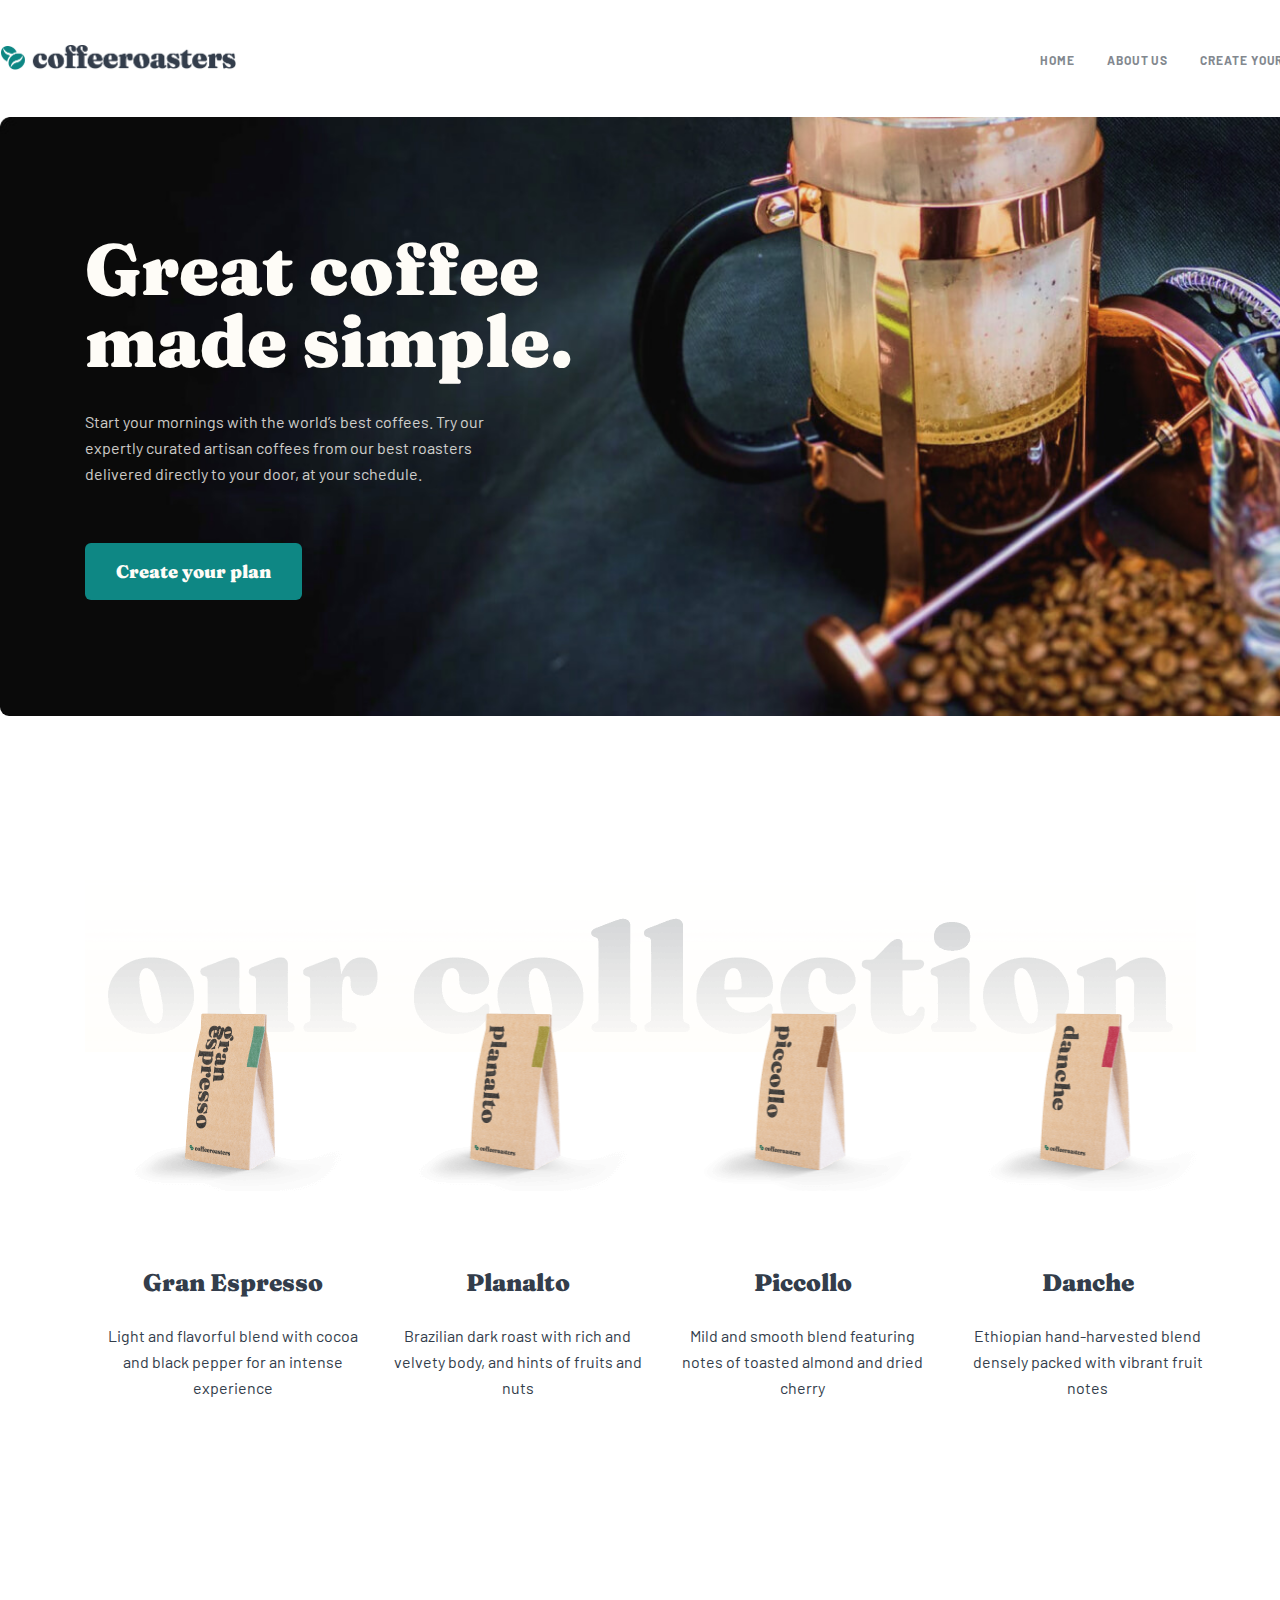
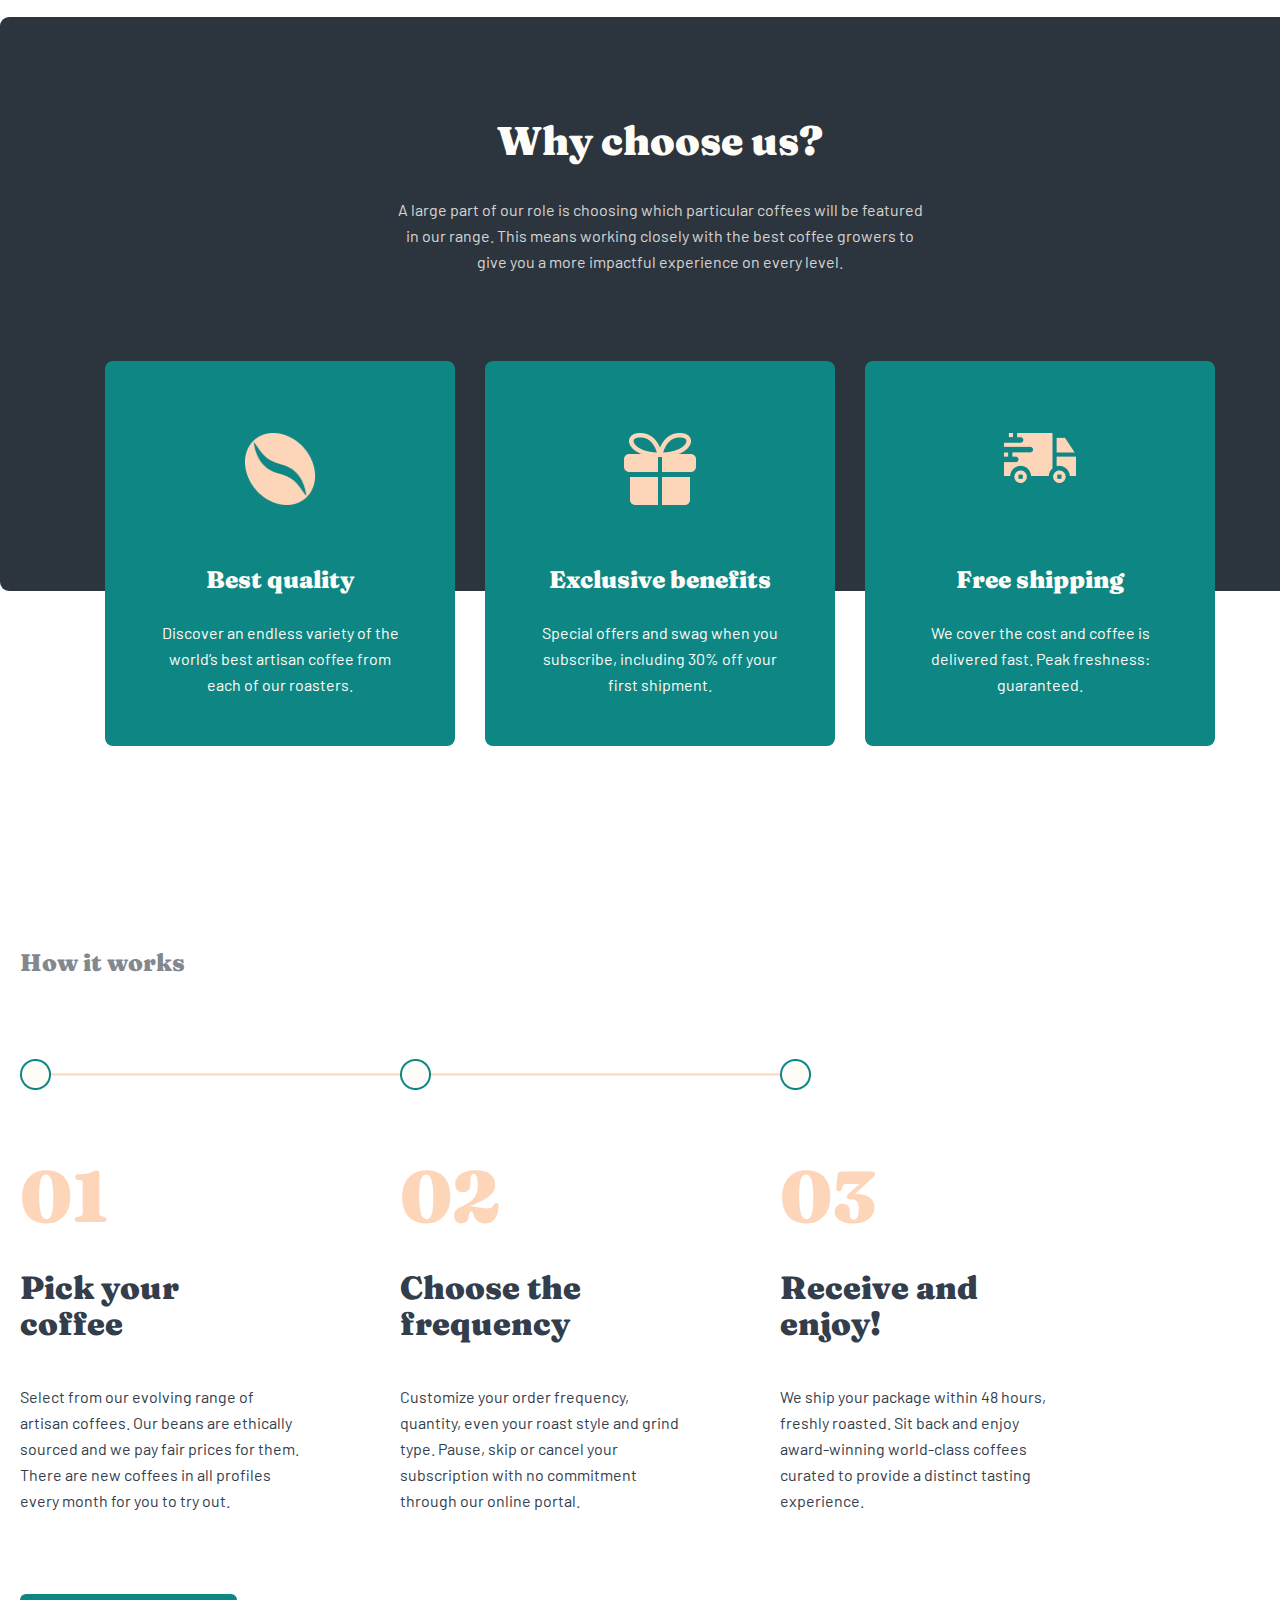
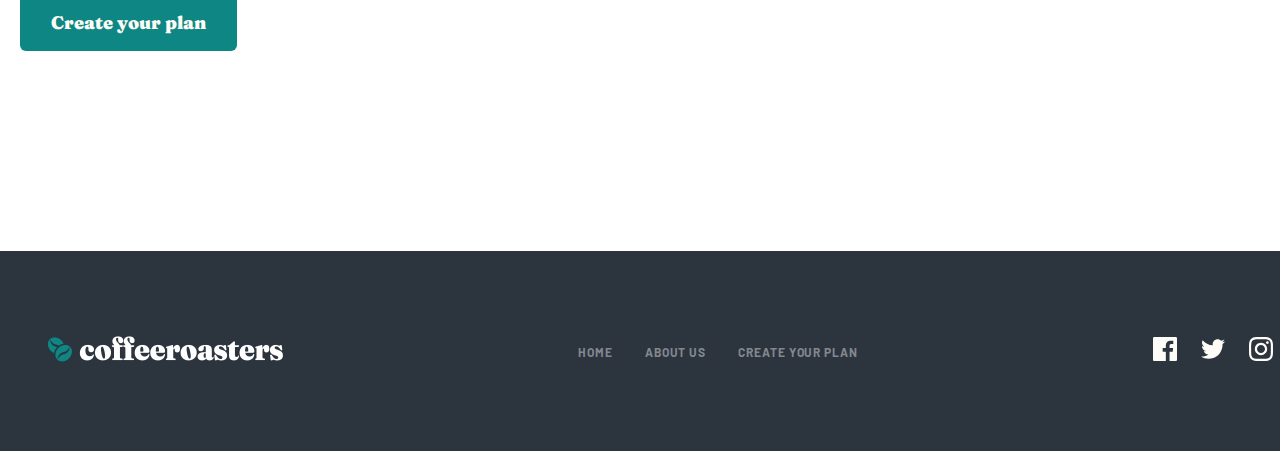
==== commit a28ec702: "Convert css to scss" ====
--- a/index.html
+++ b/index.html
@@ -4,8 +4,7 @@
   <meta charset="UTF-8">
   <meta http-equiv="X-UA-Compatible" content="IE=edge">
   <meta name="viewport" content="width=device-width, initial-scale=1.0">
-  <link rel="stylesheet" href="./css/normalize.css">
-  <!-- <link rel="stylesheet" href="./css/main.css"> -->
+  <link rel="stylesheet" href="./css/main.css">
   <title>Coffeeroasters</title>
 </head>
 <body>
--- a/css/main.css
+++ b/css/main.css
@@ -1,14 +1,476 @@
-
-
-
-
-
-
+/*! normalize.css v8.0.1 | MIT License | github.com/necolas/normalize.css */
+/* Document
+   ========================================================================== */
+/**
+ * 1. Correct the line height in all browsers.
+ * 2. Prevent adjustments of font size after orientation changes in iOS.
+ */
+html {
+  line-height: 1.15;
+  /* 1 */
+  -webkit-text-size-adjust: 100%;
+  /* 2 */
+}
+
+/* Sections
+   ========================================================================== */
+/**
+ * Remove the margin in all browsers.
+ */
+body {
+  margin: 0;
+}
+
+/**
+ * Render the `main` element consistently in IE.
+ */
+main {
+  display: block;
+}
+
+/**
+ * Correct the font size and margin on `h1` elements within `section` and
+ * `article` contexts in Chrome, Firefox, and Safari.
+ */
+h1 {
+  font-size: 2em;
+  margin: 0.67em 0;
+}
+
+/* Grouping content
+   ========================================================================== */
+/**
+ * 1. Add the correct box sizing in Firefox.
+ * 2. Show the overflow in Edge and IE.
+ */
+hr {
+  -webkit-box-sizing: content-box;
+          box-sizing: content-box;
+  /* 1 */
+  height: 0;
+  /* 1 */
+  overflow: visible;
+  /* 2 */
+}
+
+/**
+ * 1. Correct the inheritance and scaling of font size in all browsers.
+ * 2. Correct the odd `em` font sizing in all browsers.
+ */
+pre {
+  font-family: monospace, monospace;
+  /* 1 */
+  font-size: 1em;
+  /* 2 */
+}
+
+/* Text-level semantics
+   ========================================================================== */
+/**
+ * Remove the gray background on active links in IE 10.
+ */
+a {
+  background-color: transparent;
+}
+
+/**
+ * 1. Remove the bottom border in Chrome 57-
+ * 2. Add the correct text decoration in Chrome, Edge, IE, Opera, and Safari.
+ */
+abbr[title] {
+  border-bottom: none;
+  /* 1 */
+  text-decoration: underline;
+  /* 2 */
+  -webkit-text-decoration: underline dotted;
+          text-decoration: underline dotted;
+  /* 2 */
+}
+
+/**
+ * Add the correct font weight in Chrome, Edge, and Safari.
+ */
+b,
+strong {
+  font-weight: bolder;
+}
+
+/**
+ * 1. Correct the inheritance and scaling of font size in all browsers.
+ * 2. Correct the odd `em` font sizing in all browsers.
+ */
+code,
+kbd,
+samp {
+  font-family: monospace, monospace;
+  /* 1 */
+  font-size: 1em;
+  /* 2 */
+}
+
+/**
+ * Add the correct font size in all browsers.
+ */
+small {
+  font-size: 80%;
+}
+
+/**
+ * Prevent `sub` and `sup` elements from affecting the line height in
+ * all browsers.
+ */
+sub,
+sup {
+  font-size: 75%;
+  line-height: 0;
+  position: relative;
+  vertical-align: baseline;
+}
+
+sub {
+  bottom: -0.25em;
+}
+
+sup {
+  top: -0.5em;
+}
+
+/* Embedded content
+   ========================================================================== */
+/**
+ * Remove the border on images inside links in IE 10.
+ */
+img {
+  border-style: none;
+}
+
+/* Forms
+   ========================================================================== */
+/**
+ * 1. Change the font styles in all browsers.
+ * 2. Remove the margin in Firefox and Safari.
+ */
+button,
+input,
+optgroup,
+select,
+textarea {
+  font-family: inherit;
+  /* 1 */
+  font-size: 100%;
+  /* 1 */
+  line-height: 1.15;
+  /* 1 */
+  margin: 0;
+  /* 2 */
+}
+
+/**
+ * Show the overflow in IE.
+ * 1. Show the overflow in Edge.
+ */
+button,
+input {
+  /* 1 */
+  overflow: visible;
+}
+
+/**
+ * Remove the inheritance of text transform in Edge, Firefox, and IE.
+ * 1. Remove the inheritance of text transform in Firefox.
+ */
+button,
+select {
+  /* 1 */
+  text-transform: none;
+}
+
+/**
+ * Correct the inability to style clickable types in iOS and Safari.
+ */
+button,
+[type="button"],
+[type="reset"],
+[type="submit"] {
+  -webkit-appearance: button;
+}
+
+/**
+ * Remove the inner border and padding in Firefox.
+ */
+button::-moz-focus-inner,
+[type="button"]::-moz-focus-inner,
+[type="reset"]::-moz-focus-inner,
+[type="submit"]::-moz-focus-inner {
+  border-style: none;
+  padding: 0;
+}
+
+/**
+ * Restore the focus styles unset by the previous rule.
+ */
+button:-moz-focusring,
+[type="button"]:-moz-focusring,
+[type="reset"]:-moz-focusring,
+[type="submit"]:-moz-focusring {
+  outline: 1px dotted ButtonText;
+}
+
+/**
+ * Correct the padding in Firefox.
+ */
+fieldset {
+  padding: 0.35em 0.75em 0.625em;
+}
+
+/**
+ * 1. Correct the text wrapping in Edge and IE.
+ * 2. Correct the color inheritance from `fieldset` elements in IE.
+ * 3. Remove the padding so developers are not caught out when they zero out
+ *    `fieldset` elements in all browsers.
+ */
+legend {
+  -webkit-box-sizing: border-box;
+          box-sizing: border-box;
+  /* 1 */
+  color: inherit;
+  /* 2 */
+  display: table;
+  /* 1 */
+  max-width: 100%;
+  /* 1 */
+  padding: 0;
+  /* 3 */
+  white-space: normal;
+  /* 1 */
+}
+
+/**
+ * Add the correct vertical alignment in Chrome, Firefox, and Opera.
+ */
+progress {
+  vertical-align: baseline;
+}
+
+/**
+ * Remove the default vertical scrollbar in IE 10+.
+ */
+textarea {
+  overflow: auto;
+}
+
+/**
+ * 1. Add the correct box sizing in IE 10.
+ * 2. Remove the padding in IE 10.
+ */
+[type="checkbox"],
+[type="radio"] {
+  -webkit-box-sizing: border-box;
+          box-sizing: border-box;
+  /* 1 */
+  padding: 0;
+  /* 2 */
+}
+
+/**
+ * Correct the cursor style of increment and decrement buttons in Chrome.
+ */
+[type="number"]::-webkit-inner-spin-button,
+[type="number"]::-webkit-outer-spin-button {
+  height: auto;
+}
+
+/**
+ * 1. Correct the odd appearance in Chrome and Safari.
+ * 2. Correct the outline style in Safari.
+ */
+[type="search"] {
+  -webkit-appearance: textfield;
+  /* 1 */
+  outline-offset: -2px;
+  /* 2 */
+}
+
+/**
+ * Remove the inner padding in Chrome and Safari on macOS.
+ */
+[type="search"]::-webkit-search-decoration {
+  -webkit-appearance: none;
+}
+
+/**
+ * 1. Correct the inability to style clickable types in iOS and Safari.
+ * 2. Change font properties to `inherit` in Safari.
+ */
+::-webkit-file-upload-button {
+  -webkit-appearance: button;
+  /* 1 */
+  font: inherit;
+  /* 2 */
+}
+
+/* Interactive
+   ========================================================================== */
+/*
+ * Add the correct display in Edge, IE 10+, and Firefox.
+ */
+details {
+  display: block;
+}
+
+/*
+ * Add the correct display in all browsers.
+ */
+summary {
+  display: list-item;
+}
+
+/* Misc
+   ========================================================================== */
+/**
+ * Add the correct display in IE 10+.
+ */
+template {
+  display: none;
+}
+
+/**
+ * Add the correct display in IE 10.
+ */
+[hidden] {
+  display: none;
+}
+
+@font-face {
+  font-family: 'Barlow';
+  src: url("../font/Barlow-SemiBold.woff2") format("woff2"), url("../font/Barlow-SemiBold.woff") format("woff"), url("../font/Barlow-SemiBold.ttf") format("truetype");
+  font-weight: 600;
+  font-style: normal;
+  font-display: swap;
+}
+
+@font-face {
+  font-family: 'Barlow';
+  src: url("../font/Barlow-Bold.woff2") format("woff2"), url("../font/Barlow-Bold.woff") format("woff"), url("../font/Barlow-Bold.ttf") format("truetype");
+  font-weight: bold;
+  font-style: normal;
+  font-display: swap;
+}
+
+@font-face {
+  font-family: 'Barlow';
+  src: url("../font/Barlow-Regular.woff2") format("woff2"), url("../font/Barlow-Regular.woff") format("woff"), url("../font/Barlow-Regular.ttf") format("truetype");
+  font-weight: normal;
+  font-style: normal;
+  font-display: swap;
+}
+
+@font-face {
+  font-family: 'Fraunces';
+  src: url("../font/Fraunces-Black.woff2") format("woff2"), url("../font/Fraunces-Black.woff") format("woff"), url("../font/Fraunces-Black.ttf") format("truetype");
+  font-weight: 900;
+  font-style: normal;
+  font-display: swap;
+}
+
+html {
+  scroll-behavior: smooth;
+}
+
+*,
+*::after,
+*::before {
+  -webkit-box-sizing: border-box;
+          box-sizing: border-box;
+}
+
+body {
+  margin: 0;
+  padding: 0;
+  font-family: Barlow, sans-serif;
+}
+
+img {
+  display: inline-block;
+}
+
+.container {
+  width: 1320px;
+  margin: 0 auto;
+  padding: 0 20px;
+}
+
+.site-btn {
+  margin: 0;
+  padding: 0;
+  padding: 16px 31px;
+  font-family: 'Fraunces';
+  font-weight: 900;
+  font-size: 18px;
+  line-height: 25px;
+  text-align: center;
+  color: #FEFCF7;
+  border: none;
+  background: #0E8784;
+  border-radius: 6px;
+}
+
+.site-btn:active {
+  background: #66D2CF;
+}
+
+.visually-hidden {
+  position: absolute;
+  width: 1px;
+  height: 1px;
+  margin: -1px;
+  padding: 0;
+  overflow: hidden;
+  border: 0;
+  clip: rect(0 0 0 0);
+}
 
 /* ! HEADER  */
-
-/* !  MAIN   */
-/* !  HERO   */
+.header-container {
+  display: -webkit-box;
+  display: -ms-flexbox;
+  display: flex;
+  -webkit-box-pack: justify;
+      -ms-flex-pack: justify;
+          justify-content: space-between;
+  -webkit-box-align: center;
+      -ms-flex-align: center;
+          align-items: center;
+  padding: 44px 0;
+}
+
+/* !NAV  */
+.site-nav-list {
+  display: -webkit-box;
+  display: -ms-flexbox;
+  display: flex;
+  list-style: none;
+  margin: 0;
+  padding: 0;
+}
+
+.site-nav-item + .site-nav-item {
+  margin-left: 32px;
+}
+
+.site-nav-link {
+  text-decoration: none;
+  font-weight: 700;
+  font-size: 12px;
+  line-height: 15px;
+  letter-spacing: 0.923077px;
+  color: #83888F;
+}
+
+.site-nav-link:active {
+  color: #333D4B;
+}
+
 .hero {
   padding-bottom: 70px;
 }
@@ -21,7 +483,7 @@
   border-radius: 9px;
 }
 
-.hero-heading {
+.hero-container .hero-heading {
   margin: 0;
   padding: 0;
   width: 493px;
@@ -34,7 +496,7 @@
   color: #FEFCF7;
 }
 
-.hero-desc {
+.hero-container .hero-desc {
   margin: 0;
   padding: 0;
   margin-bottom: 56px;
@@ -47,11 +509,37 @@
   opacity: 0.8;
 }
 
-/* !  COLLECTION   */
+.hero-heading {
+  margin: 0;
+  padding: 0;
+  width: 493px;
+  margin-bottom: 32px;
+  font-family: 'Fraunces';
+  font-style: normal;
+  font-weight: 900;
+  font-size: 72px;
+  line-height: 72px;
+  color: #FEFCF7;
+}
+
+.hero-desc {
+  margin: 0;
+  padding: 0;
+  margin-bottom: 56px;
+  width: 445px;
+  font-weight: 400;
+  font-size: 16px;
+  line-height: 26px;
+  color: #FEFCF7;
+  mix-blend-mode: normal;
+  opacity: 0.8;
+}
+
 .collection {
   padding-top: 70px;
   padding-bottom: 100px;
 }
+
 .collection-container {
   width: 1111px;
   padding-top: 126px;
@@ -63,23 +551,27 @@
 
 .collection-list {
   list-style: none;
-  display: flex;
-  justify-content: center;
-}
-
-.collection-item {
+  display: -webkit-box;
+  display: -ms-flexbox;
+  display: flex;
+  -webkit-box-pack: center;
+      -ms-flex-pack: center;
+          justify-content: center;
+}
+
+.collection-list .collection-item {
   width: 255px;
 }
 
-.collection-item + .collection-item {
+.collection-list .collection-item + .collection-item {
   margin-left: 30px;
 }
 
-.collection-img {
+.collection-list .collection-img {
   margin-bottom: 72px;
 }
 
-.collection-heading {
+.collection-list .collection-heading {
   margin: 0;
   padding: 0;
   margin-bottom: 24px;
@@ -91,7 +583,7 @@
   color: #333D4B;
 }
 
-.collection-desc {
+.collection-list .collection-desc {
   margin: 0;
   padding: 0;
   font-family: 'Barlow';
@@ -100,10 +592,8 @@
   line-height: 26px;
   text-align: center;
   color: #333D4B;
-  
-}
-
-/* !  CHOOSING   */
+}
+
 .choosing {
   padding-top: 100px;
   padding-bottom: 256px;
@@ -145,8 +635,12 @@
 }
 
 .choosing-list {
-  display: flex;
-  justify-content: center;
+  display: -webkit-box;
+  display: -ms-flexbox;
+  display: flex;
+  -webkit-box-pack: center;
+      -ms-flex-pack: center;
+          justify-content: center;
   margin: 0;
   padding: 0;
   position: absolute;
@@ -161,7 +655,6 @@
   background-color: #0E8784;
   border-radius: 8px;
   text-align: center;
-
 }
 
 .choosing-item + .choosing-item {
@@ -185,7 +678,7 @@
   color: #FEFCF7;
 }
 
-.choosing-item-desc{
+.choosing-item-desc {
   margin: 0;
   padding: 0;
   font-weight: 400;
@@ -195,7 +688,6 @@
   color: #FEFCF7;
 }
 
-/* !  WORKING  */
 .working {
   padding-top: 100px;
   padding-bottom: 100px;
@@ -213,13 +705,14 @@
 }
 
 .working-list {
+  display: -webkit-box;
+  display: -ms-flexbox;
   display: flex;
   margin: 0;
   padding: 0;
   margin-top: 67px;
   margin-bottom: 64px;
   list-style: none;
-  
 }
 
 .working-item {
@@ -260,21 +753,27 @@
   color: #333D4B;
 }
 
-
-/* !  FOOTER   */
 .footer {
   margin-top: 100px;
 }
 
 .footer-container {
-  display: flex;
-  justify-content: space-between;
-  align-items: center;
+  display: -webkit-box;
+  display: -ms-flexbox;
+  display: flex;
+  -webkit-box-pack: justify;
+      -ms-flex-pack: justify;
+          justify-content: space-between;
+  -webkit-box-align: center;
+      -ms-flex-align: center;
+          align-items: center;
   padding: 85px 47px;
   background-color: #2C343E;
 }
 
 .footer-nav-list {
+  display: -webkit-box;
+  display: -ms-flexbox;
   display: flex;
   list-style: none;
   margin: 0;
@@ -299,9 +798,15 @@
 }
 
 .footer-likns {
-  display: flex;
-  justify-content: space-between;
-  align-items: center;
+  display: -webkit-box;
+  display: -ms-flexbox;
+  display: flex;
+  -webkit-box-pack: justify;
+      -ms-flex-pack: justify;
+          justify-content: space-between;
+  -webkit-box-align: center;
+      -ms-flex-align: center;
+          align-items: center;
   width: 120px;
 }
 
@@ -309,10 +814,6 @@
   opacity: 0.6;
 }
 
-/* !--- ABOUT  PAGE --- */
-
-/* !  MAIN */
-/* !  ABOUT */
 .about {
   padding-bottom: 84px;
 }
@@ -346,15 +847,20 @@
   color: #FEFCF7;
 }
 
-/* !  COMMITMENT   */
 .commitment {
   padding: 84px 0;
 }
 
 .commitment-container {
-  display: flex;
-  justify-content: center;
-  align-items: center;
+  display: -webkit-box;
+  display: -ms-flexbox;
+  display: flex;
+  -webkit-box-pack: center;
+      -ms-flex-pack: center;
+          justify-content: center;
+  -webkit-box-align: center;
+      -ms-flex-align: center;
+          align-items: center;
 }
 
 .commitment-right {
@@ -382,7 +888,6 @@
   opacity: 0.8;
 }
 
-/* !  QUALITY */
 .quality {
   padding: 84px 0;
 }
@@ -427,8 +932,6 @@
   top: -88px;
 }
 
-/* !  LOCATION   */
-
 .location {
   padding: 84px 0px;
 }
@@ -446,18 +949,19 @@
   font-size: 24px;
   line-height: 32px;
   color: #83888F;
-  
 }
 
 .location-list {
   margin: 0;
   padding: 0;
+  display: -webkit-box;
+  display: -ms-flexbox;
   display: flex;
   list-style: none;
 }
 
 .location-item + .location-item {
- margin-left: 95px;
+  margin-left: 95px;
 }
 
 .location-item-heading {
@@ -486,8 +990,6 @@
   color: #333D4B;
 }
 
-/* !  ---   SUBSCRIBE PAGE  ---  */
-/* !  CREATE */
 .create {
   padding-bottom: 88px;
 }
@@ -495,12 +997,10 @@
 .create__container {
   padding: 134px 84px;
   background-image: url(../image/subscribe-hero.png);
-  background-size:  cover;
+  background-size: cover;
   border-radius: 11px;
-
-}
-
-/* !  WORKS    */
+}
+
 .works {
   padding-top: 88px;
   padding-bottom: 80px;
@@ -510,7 +1010,6 @@
   padding: 91px 150px 107px 85px;
   background-color: #2C343E;
   border-radius: 11px;
-
 }
 
 .works__heading--color {
@@ -521,10 +1020,13 @@
   color: #FEFCF7;
 }
 
-/* !  ORDERING */
 .ordering__container {
-  display: flex;
-  justify-content: space-between;
+  display: -webkit-box;
+  display: -ms-flexbox;
+  display: flex;
+  -webkit-box-pack: justify;
+      -ms-flex-pack: justify;
+          justify-content: space-between;
 }
 
 .ordering__list {
@@ -535,11 +1037,14 @@
 
 .ordering__item {
   width: 255px;
-  display: flex;
-  align-items: center;
+  display: -webkit-box;
+  display: -ms-flexbox;
+  display: flex;
+  -webkit-box-align: center;
+      -ms-flex-align: center;
+          align-items: center;
   padding-bottom: 24px;
   border-bottom: 1px solid #dfdfdd;
-
 }
 
 .ordering__item + .ordering__item {
@@ -579,8 +1084,13 @@
 }
 
 .ordering__form {
-  display: flex;
-  flex-direction: column;
+  display: -webkit-box;
+  display: -ms-flexbox;
+  display: flex;
+  -webkit-box-orient: vertical;
+  -webkit-box-direction: normal;
+      -ms-flex-direction: column;
+          flex-direction: column;
 }
 
 .ordring__form-heading {
@@ -595,8 +1105,12 @@
 }
 
 .ordering__form-value {
-  display: flex;
-  align-items: center;
+  display: -webkit-box;
+  display: -ms-flexbox;
+  display: flex;
+  -webkit-box-align: center;
+      -ms-flex-align: center;
+          align-items: center;
   margin-top: 56px;
   margin-bottom: 88px;
 }
@@ -610,12 +1124,12 @@
   padding: 32px 28px 84px 28px;
   background-color: #F4F1EB;
   border-radius: 8px;
+  -webkit-transition: all 0.4s;
   transition: all 0.4s;
 }
 
 .ordring__form-custom:hover {
   background-color: #0E8784;
-  
 }
 
 input:checked + .ordring__form-custom {
@@ -631,6 +1145,7 @@
   font-size: 24px;
   line-height: 32px;
   color: #333D4B;
+  -webkit-transition: all 0.4s;
   transition: all 0.4s;
 }
 
@@ -676,7 +1191,6 @@
   font-size: 24px;
   line-height: 40px;
   color: #FFFFFF;
-
 }
 
 .color {
@@ -686,3 +1200,4 @@
 .ordering__form--btn {
   margin-left: auto;
 }
+/*# sourceMappingURL=main.css.map */